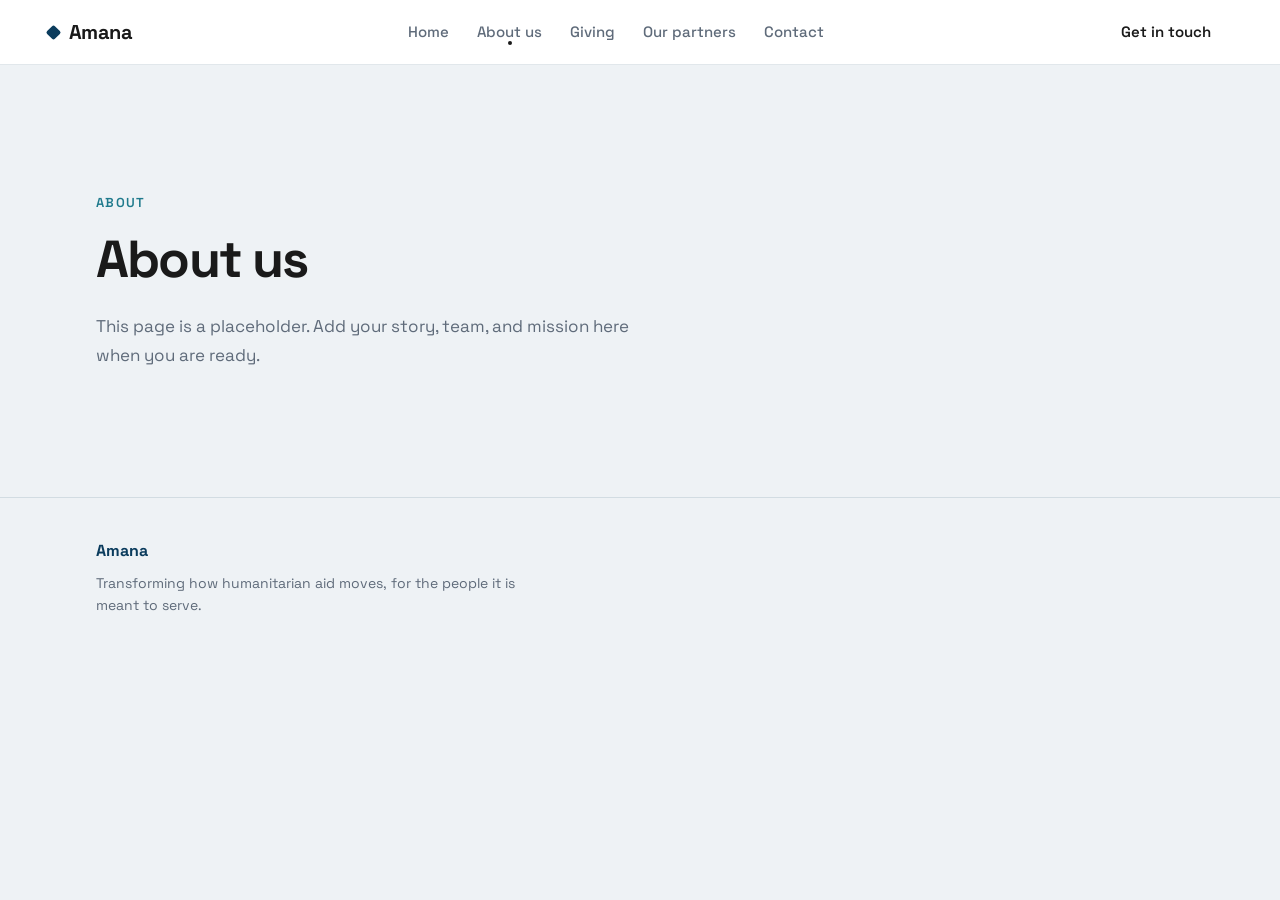
==== about.html @ f4ef24c1 "first commit" ====
<!DOCTYPE html>
<html lang="en">
  <head>
    <meta charset="UTF-8" />
    <meta name="viewport" content="width=device-width, initial-scale=1.0" />
    <meta name="description" content="About Amana — transparent humanitarian aid." />
    <title>About us | Amana</title>
    <link rel="preconnect" href="https://fonts.googleapis.com" />
    <link rel="preconnect" href="https://fonts.gstatic.com" crossorigin />
    <link
      href="https://fonts.googleapis.com/css2?family=Space+Grotesk:wght@400;500;600;700&display=swap"
      rel="stylesheet"
    />
    <link rel="stylesheet" href="styles.css" />
  </head>
  <body>
    <a class="skip-link" href="#main">Skip to content</a>

    <header class="site-header">
      <div class="header-inner">
        <a class="logo" href="index.html">
          <span class="logo-mark" aria-hidden="true"></span>
          Amana
        </a>
        <nav class="nav" aria-label="Primary">
          <ul>
            <li><a href="index.html#main">Home</a></li>
            <li><a href="about.html" class="nav-link-active">About us</a></li>
            <li><a href="giving.html">Giving</a></li>
            <li><a href="partners.html">Our partners</a></li>
            <li><a href="contact.html">Contact</a></li>
          </ul>
        </nav>
        <a class="btn btn-header" href="mailto:hello@amana.org">Get in touch</a>
      </div>
    </header>

    <main id="main">
      <section class="hero hero--page" aria-labelledby="page-heading">
        <div class="hero-page-inner">
          <p class="hero-label">About</p>
          <h1 id="page-heading">About us</h1>
          <p class="hero-lead">
            This page is a placeholder. Add your story, team, and mission here
            when you are ready.
          </p>
        </div>
      </section>
    </main>

    <footer class="site-footer">
      <div class="container footer-inner">
        <p class="footer-brand">Amana</p>
        <p class="footer-copy">
          Transforming how humanitarian aid moves, for the people it is meant to serve.
        </p>
      </div>
    </footer>
  </body>
</html>
---- styles.css ----
/* Design tokens */
:root {
  --bg-page: #eef2f5;
  --color-brand: #0b3c5d;
  --color-brand-muted: #1f7a8c;
  --color-text: #1a1a1a;
  --color-text-secondary: #5f6b7a;
  --color-border: rgba(11, 60, 93, 0.12);
  --color-surface: #ffffff;
  --font-sans: "Space Grotesk", ui-sans-serif, system-ui, sans-serif;
  --space-xs: 0.5rem;
  --space-sm: 1rem;
  --space-md: 1.5rem;
  --space-lg: 2.5rem;
  --space-xl: 4rem;
  --max-width: 68rem;
  --radius: 6px;
  /* Subtracted from 100vh/svh for hero min-height; smaller ⇒ taller hero ⇒ no gap showing next section */
  --hero-header-offset: 2.5rem;
  --radius-pill: 999px;
  --header-pad-x: clamp(1.25rem, 5vw, 3rem);
  --bg-problem: #e8f2ef;
  --works-card-bg: #f0f4f7;
}

*,
*::before,
*::after {
  box-sizing: border-box;
}

html {
  scroll-behavior: smooth;
  /* Sticky header clearance for in-page links */
  scroll-padding-top: 5.25rem;
}

body {
  margin: 0;
  font-family: var(--font-sans);
  font-size: 1.0625rem;
  line-height: 1.6;
  color: var(--color-text);
  background-color: var(--bg-page);
  -webkit-font-smoothing: antialiased;
}

.skip-link {
  position: absolute;
  left: -9999px;
  top: 0;
  z-index: 100;
  padding: var(--space-sm) var(--space-md);
  background: var(--color-brand);
  color: #fff;
  text-decoration: none;
  font-weight: 600;
}

.skip-link:focus {
  left: var(--space-sm);
  top: var(--space-sm);
}

.container {
  width: min(100% - var(--space-md) * 2, var(--max-width));
  margin-inline: auto;
}

/* Header */
.site-header {
  position: sticky;
  top: 0;
  z-index: 50;
  background: #ffffff;
  border-bottom: 1px solid var(--color-border);
}

.header-inner {
  display: flex;
  align-items: center;
  justify-content: space-between;
  gap: var(--space-md);
  min-height: 4rem;
  width: 100%;
  max-width: 100%;
  padding-inline: var(--header-pad-x);
  margin-inline: auto;
}

.logo {
  display: inline-flex;
  align-items: center;
  gap: 0.6rem;
  font-weight: 700;
  font-size: 1.25rem;
  letter-spacing: -0.02em;
  color: var(--color-text);
  text-decoration: none;
  flex-shrink: 0;
}

.logo-mark {
  display: block;
  width: 11px;
  height: 11px;
  background: var(--color-brand);
  border-radius: 2px;
  transform: rotate(45deg);
}

.logo:hover .logo-mark,
.logo:focus-visible .logo-mark {
  background: var(--color-brand-muted);
}

.logo:hover,
.logo:focus-visible {
  color: var(--color-brand);
}

.nav {
  flex: 1;
  display: flex;
  justify-content: center;
  min-width: 0;
}

.nav ul {
  display: flex;
  flex-wrap: wrap;
  justify-content: center;
  gap: var(--space-sm) clamp(1rem, 3vw, 1.75rem);
  list-style: none;
  margin: 0;
  padding: 0;
}

.nav a {
  position: relative;
  color: var(--color-text-secondary);
  text-decoration: none;
  font-size: 0.9375rem;
  font-weight: 500;
  padding-block: 0.25rem;
}

.nav a:hover,
.nav a:focus-visible {
  color: var(--color-text);
}

.nav-link-active {
  color: var(--color-text);
}

.nav-link-active::after {
  content: "";
  position: absolute;
  left: 50%;
  bottom: 0;
  transform: translateX(-50%);
  width: 4px;
  height: 4px;
  border-radius: 50%;
  background: var(--color-text);
}

.btn-header {
  flex-shrink: 0;
  padding: 0.55rem 1.35rem;
  font-family: inherit;
  font-size: 0.875rem;
  font-weight: 600;
  text-decoration: none;
  color: var(--color-text);
  background: transparent;
  border: 1px solid var(--color-text);
  border-radius: var(--radius-pill);
  cursor: pointer;
  transition: background-color 0.15s ease, color 0.15s ease;
}

.btn-header:hover,
.btn-header:focus-visible {
  background: var(--color-text);
  color: #fff;
}

/* Hero — split panel (fills viewport below header; no peek of next section) */
.hero {
  padding: 0;
  background: var(--bg-page);
  min-height: max(
    calc(100svh - var(--hero-header-offset)),
    calc(100dvh - var(--hero-header-offset))
  );
  display: flex;
  flex-direction: column;
}

.hero-split {
  display: grid;
  flex: 1;
  min-height: 0;
  grid-template-columns: 1fr;
  grid-template-rows: auto auto;
}

@media (min-width: 880px) {
  .hero-split {
    grid-template-columns: 1fr 1fr;
    grid-template-rows: minmax(0, 1fr);
    align-items: stretch;
  }
}

.hero-copy {
  min-width: 0;
  display: flex;
  flex-direction: column;
  justify-content: center;
  align-items: flex-start;
  padding: clamp(2rem, 6vw, 3.5rem) clamp(1.5rem, 5vw, 2.5rem)
    clamp(2rem, 6vw, 3.5rem) clamp(2rem, 12vw, 7.5rem);
  background: var(--bg-page);
}

@media (min-width: 880px) {
  .hero-copy {
    padding-top: clamp(2.5rem, 7vh, 4rem);
    padding-bottom: clamp(2.5rem, 7vh, 4rem);
    padding-right: clamp(2rem, 5vw, 3rem);
    padding-left: clamp(2.5rem, 11vw, 8rem);
  }
}

.hero-label {
  margin: 0 0 var(--space-sm);
  font-size: 0.8125rem;
  font-weight: 600;
  letter-spacing: 0.1em;
  text-transform: uppercase;
  color: var(--color-brand-muted);
}

.hero h1 {
  margin: 0 0 var(--space-md);
  font-size: clamp(2.125rem, 4.2vw, 3.25rem);
  line-height: 1.12;
  letter-spacing: -0.035em;
  font-weight: 700;
  color: var(--color-text);
  max-width: min(100%, 28ch);
}

@media (min-width: 880px) {
  .hero h1 {
    max-width: min(100%, 36ch);
  }
}

.hero-highlight {
  text-decoration: underline;
  text-decoration-color: #c9a227;
  text-decoration-thickness: 2px;
  text-underline-offset: 0.12em;
  text-decoration-skip-ink: auto;
}

.hero-lead {
  margin: 0 0 var(--space-lg);
  max-width: 36rem;
  font-size: 1.0625rem;
  color: var(--color-text-secondary);
  line-height: 1.65;
}

.hero-lead a {
  color: var(--color-brand);
  font-weight: 500;
}

.hero-lead a:hover {
  text-decoration: underline;
}

.hero-actions {
  display: flex;
  flex-wrap: wrap;
  gap: 0.65rem;
}

.hero-visual {
  margin: 0;
  min-height: 0;
  min-width: 0;
  overflow: hidden;
  position: relative;
}

.hero-visual img {
  position: absolute;
  inset: 0;
  width: 100%;
  height: 100%;
  display: block;
  object-fit: cover;
  object-position: center;
}

@media (max-width: 879px) {
  .hero-split {
    grid-template-rows: auto 1fr;
  }

  .hero-visual {
    order: -1;
    min-height: clamp(240px, 46svh, 520px);
  }
}

@media (min-width: 880px) {
  .hero-visual {
    min-height: 100%;
    align-self: stretch;
  }
}

/* Inner pages — hero placeholder only */
.hero.hero--page {
  min-height: max(48vh, 17rem);
  padding: clamp(3rem, 12vh, 6rem) 0;
  display: flex;
  flex-direction: column;
  align-items: stretch;
  justify-content: center;
}

.hero--page .hero-page-inner {
  width: min(100% - var(--space-md) * 2, var(--max-width));
  margin-inline: auto;
  padding-inline: 0;
}

.hero--page .hero-lead {
  margin-bottom: 0;
}

.hero--page h1 {
  max-width: min(100%, 22ch);
}

/* Buttons */
.btn {
  display: inline-flex;
  align-items: center;
  justify-content: center;
  padding: 0.65rem 1.25rem;
  font-family: inherit;
  font-size: 0.9375rem;
  font-weight: 600;
  text-decoration: none;
  border-radius: var(--radius);
  border: 1px solid transparent;
  cursor: pointer;
  transition: background-color 0.15s ease, color 0.15s ease,
    border-color 0.15s ease;
}

.btn-hero-primary {
  display: inline-flex;
  align-items: center;
  justify-content: center;
  padding: 0.7rem 1.5rem;
  font-family: inherit;
  font-size: 0.9375rem;
  font-weight: 600;
  text-decoration: none;
  border-radius: var(--radius-pill);
  border: 1px solid var(--color-brand);
  background: var(--color-brand);
  color: #fff;
  cursor: pointer;
  transition: background-color 0.15s ease, color 0.15s ease,
    border-color 0.15s ease;
}

.btn-hero-primary:hover,
.btn-hero-primary:focus-visible {
  background: #092f49;
  border-color: #092f49;
}

.btn-hero-secondary {
  display: inline-flex;
  align-items: center;
  justify-content: center;
  padding: 0.7rem 1.5rem;
  font-family: inherit;
  font-size: 0.9375rem;
  font-weight: 600;
  text-decoration: none;
  border-radius: var(--radius-pill);
  border: 1px solid var(--color-border);
  background: var(--color-surface);
  color: var(--color-brand);
  cursor: pointer;
  transition: background-color 0.15s ease, border-color 0.15s ease;
}

.btn-hero-secondary:hover,
.btn-hero-secondary:focus-visible {
  border-color: var(--color-brand-muted);
  background: rgba(31, 122, 140, 0.08);
}

.btn-primary {
  background: var(--color-brand);
  color: #fff;
}

.btn-primary:hover,
.btn-primary:focus-visible {
  background: #092f49;
}

.btn-ghost {
  background: transparent;
  color: var(--color-brand);
  border-color: var(--color-border);
}

.btn-ghost:hover,
.btn-ghost:focus-visible {
  border-color: var(--color-brand-muted);
  background: rgba(31, 122, 140, 0.08);
}

/* Sections */
.section {
  padding: var(--space-xl) 0;
}

.section-alt {
  background: var(--color-surface);
  border-top: 1px solid var(--color-border);
  border-bottom: 1px solid var(--color-border);
}

.section h2 {
  margin: 0 0 var(--space-sm);
  font-size: clamp(1.5rem, 2.5vw, 1.75rem);
  font-weight: 700;
  letter-spacing: -0.02em;
  color: var(--color-text);
}

.section-intro {
  margin: 0 0 var(--space-lg);
  max-width: 40rem;
  color: var(--color-text-secondary);
}

.about-inner,
.giving-inner,
.partners-inner {
  max-width: 42rem;
}

.about-lead,
.giving-lead,
.partners-lead {
  margin: 0 0 var(--space-md);
  font-size: 1.0625rem;
  line-height: 1.65;
  color: var(--color-text-secondary);
}

.giving-note,
.partners-note {
  margin: 0;
  font-size: 0.9375rem;
  line-height: 1.6;
  color: var(--color-text-secondary);
}

.giving-note a,
.partners-note a {
  color: var(--color-brand);
  font-weight: 500;
}

.giving-note a:hover,
.partners-note a:hover {
  text-decoration: underline;
}

/* Problem section — soft mint field, fills viewport (tighter subtract than hero) */
.section-problem {
  position: relative;
  display: flex;
  align-items: center;
  --problem-view-gap: 3.25rem;
  min-height: max(
    calc(100svh - var(--problem-view-gap)),
    calc(100dvh - var(--problem-view-gap)),
    calc(100vh - var(--problem-view-gap))
  );
  padding: clamp(2rem, 5vh, 3.5rem) 0;
  background: var(--bg-problem);
  overflow: hidden;
  contain: paint;
}

.section-problem::before,
.section-problem::after {
  content: "";
  position: absolute;
  border-radius: 50%;
  pointer-events: none;
  z-index: 0;
}

.section-problem::before {
  width: min(72vw, 28rem);
  height: min(72vw, 28rem);
  top: 0;
  right: -8%;
  background: radial-gradient(
    circle,
    rgba(31, 122, 140, 0.09) 0%,
    transparent 68%
  );
}

.section-problem::after {
  width: min(55vw, 20rem);
  height: min(55vw, 20rem);
  bottom: -12%;
  left: -6%;
  background: radial-gradient(
    circle,
    rgba(11, 60, 93, 0.06) 0%,
    transparent 70%
  );
}

.problem-wrap {
  position: relative;
  z-index: 1;
}

.problem-layout {
  display: grid;
  gap: clamp(2.25rem, 5vw, 3.5rem);
  align-items: start;
}

@media (min-width: 800px) {
  .problem-layout {
    grid-template-columns: minmax(0, 1fr) minmax(0, 1fr);
    gap: clamp(2.5rem, 7vw, 5rem);
    align-items: center;
  }
}

.problem-header {
  max-width: 36rem;
  margin: 0;
}

.problem-kicker {
  display: inline-block;
  margin: 0 0 var(--space-sm);
  padding: 0.35rem 0.9rem;
  font-size: 0.75rem;
  font-weight: 600;
  letter-spacing: 0.06em;
  text-transform: uppercase;
  color: var(--color-brand-muted);
  background: rgba(255, 255, 255, 0.65);
  border: 1px solid rgba(11, 60, 93, 0.1);
  border-radius: var(--radius-pill);
}

.section-problem h2 {
  margin: 0 0 var(--space-sm);
  font-size: clamp(1.65rem, 3vw, 2rem);
  font-weight: 700;
  letter-spacing: -0.03em;
  color: var(--color-text);
}

.problem-intro {
  margin: 0;
  font-size: 1.0625rem;
  line-height: 1.65;
  color: var(--color-text-secondary);
}

.problem-list {
  list-style: none;
  margin: 0;
  padding: 0;
  display: flex;
  flex-direction: column;
  gap: 0;
}

@media (min-width: 800px) {
  .problem-list {
    padding-left: clamp(1.75rem, 4vw, 3rem);
    border-left: 1px solid rgba(11, 60, 93, 0.12);
  }
}

.problem-item {
  display: grid;
  grid-template-columns: auto 1fr;
  column-gap: 1.1rem;
  row-gap: 0.35rem;
  padding: 0;
  margin: 0;
  border: none;
  background: transparent;
  box-shadow: none;
  align-items: start;
}

.problem-item .problem-num {
  grid-row: 1 / span 2;
  align-self: start;
  padding-top: 0.2em;
  line-height: 1;
}

.problem-item + .problem-item {
  margin-top: 1.75rem;
  padding-top: 1.75rem;
  border-top: 1px solid rgba(11, 60, 93, 0.1);
}

.problem-num {
  font-size: 0.8125rem;
  font-weight: 700;
  font-variant-numeric: tabular-nums;
  letter-spacing: 0.1em;
  color: var(--color-brand);
  opacity: 0.85;
}

.problem-item h3 {
  grid-column: 2;
  margin: 0;
  font-size: 1.0625rem;
  font-weight: 600;
  letter-spacing: -0.02em;
  color: var(--color-text);
}

.problem-item p {
  grid-column: 2;
  margin: 0;
  font-size: 0.9375rem;
  line-height: 1.6;
  color: var(--color-text-secondary);
}

/* Solution section — white, minimal */
.section-solution {
  background: var(--color-surface);
  padding: calc(var(--space-xl) + 0.5rem) 0 calc(var(--space-xl) + 1rem);
  border-top: 1px solid var(--color-border);
}

.solution-wrap {
  max-width: 38rem;
}

.solution-kicker {
  margin: 0 0 var(--space-sm);
  font-size: 0.75rem;
  font-weight: 600;
  letter-spacing: 0.1em;
  text-transform: uppercase;
  color: var(--color-brand-muted);
}

.section-solution h2 {
  margin: 0 0 var(--space-md);
  font-size: clamp(1.5rem, 2.8vw, 1.85rem);
  font-weight: 700;
  letter-spacing: -0.03em;
  line-height: 1.2;
  color: var(--color-text);
}

.solution-lead {
  margin: 0 0 var(--space-lg);
  font-size: 1.0625rem;
  line-height: 1.65;
  color: var(--color-text-secondary);
}

.solution-points {
  list-style: none;
  margin: 0;
  padding: 0;
  display: flex;
  flex-direction: column;
  gap: 1.35rem;
}

.solution-points li {
  margin: 0;
  padding: 0;
  display: flex;
  flex-direction: column;
  gap: 0.35rem;
  padding-bottom: 1.35rem;
  border-bottom: 1px solid var(--color-border);
}

.solution-points li:last-child {
  padding-bottom: 0;
  border-bottom: none;
}

.solution-points-label {
  font-size: 0.9375rem;
  font-weight: 600;
  color: var(--color-text);
  letter-spacing: -0.02em;
}

.solution-points-text {
  font-size: 0.9375rem;
  line-height: 1.6;
  color: var(--color-text-secondary);
}

/* How Amana works — four sharp-edged cards */
.section-works .works-header {
  max-width: 40rem;
  margin-bottom: var(--space-lg);
}

.works-kicker {
  margin: 0 0 var(--space-sm);
  font-size: 0.75rem;
  font-weight: 600;
  letter-spacing: 0.1em;
  text-transform: uppercase;
  color: var(--color-brand-muted);
}

.section-works h2 {
  margin: 0 0 var(--space-sm);
  font-size: clamp(1.5rem, 2.8vw, 1.9rem);
  font-weight: 700;
  letter-spacing: -0.03em;
  color: var(--color-text);
}

.works-intro {
  margin: 0;
  font-size: 1.0625rem;
  line-height: 1.65;
  color: var(--color-text-secondary);
}

.works-grid {
  display: grid;
  grid-template-columns: 1fr;
  gap: 0;
  border-top: 1px solid var(--color-border);
  border-left: 1px solid var(--color-border);
  background: var(--color-surface);
}

@media (min-width: 640px) {
  .works-grid {
    grid-template-columns: repeat(2, minmax(0, 1fr));
  }
}

@media (min-width: 1100px) {
  .works-grid {
    grid-template-columns: repeat(4, minmax(0, 1fr));
  }
}

.works-card {
  margin: 0;
  padding: 1.35rem 1.2rem 1.5rem;
  border-radius: 0;
  border-right: 1px solid var(--color-border);
  border-bottom: 1px solid var(--color-border);
  background: var(--works-card-bg);
  min-width: 0;
}

.works-step {
  margin: 0 0 0.5rem;
  font-size: 0.6875rem;
  font-weight: 700;
  letter-spacing: 0.14em;
  text-transform: uppercase;
  color: var(--color-brand);
}

.works-card-title {
  margin: 0 0 0.65rem;
  font-size: 1.0625rem;
  font-weight: 600;
  letter-spacing: -0.02em;
  color: var(--color-text);
}

.works-card-body {
  margin: 0;
  font-size: 0.875rem;
  line-height: 1.62;
  color: var(--color-text-secondary);
}

/* FAQ */
.section-faq {
  background: var(--bg-page);
  border-top: 1px solid var(--color-border);
  padding: calc(var(--space-xl) + 0.25rem) 0 calc(var(--space-xl) + 0.5rem);
}

.faq-inner {
  max-width: 40rem;
}

.section-faq h2 {
  margin: 0 0 var(--space-lg);
  font-size: clamp(1.5rem, 2.8vw, 1.85rem);
  font-weight: 700;
  letter-spacing: -0.03em;
  color: var(--color-text);
}

.faq-list {
  display: flex;
  flex-direction: column;
  gap: 0;
  border-top: 1px solid var(--color-border);
}

.faq-item {
  border-bottom: 1px solid var(--color-border);
}

.faq-trigger {
  display: flex;
  width: 100%;
  align-items: center;
  justify-content: space-between;
  gap: var(--space-md);
  padding: 1.1rem 0;
  font-family: inherit;
  font-size: 1rem;
  font-weight: 600;
  letter-spacing: -0.02em;
  text-align: left;
  color: var(--color-text);
  background: none;
  border: none;
  cursor: pointer;
  transition: color 0.15s ease;
}

.faq-trigger:hover,
.faq-trigger:focus-visible {
  color: var(--color-brand);
}

.faq-trigger:focus-visible {
  outline: 2px solid var(--color-brand-muted);
  outline-offset: 2px;
}

.faq-question {
  flex: 1;
  min-width: 0;
}

.faq-icon {
  flex-shrink: 0;
  width: 0.55rem;
  height: 0.55rem;
  border-right: 2px solid var(--color-text-secondary);
  border-bottom: 2px solid var(--color-text-secondary);
  transform: rotate(45deg);
  margin-bottom: 0.2rem;
  transition: transform 0.2s ease, border-color 0.15s ease;
}

.faq-trigger[aria-expanded="true"] .faq-icon {
  transform: rotate(-135deg);
  margin-bottom: -0.15rem;
  border-color: var(--color-brand);
}

.faq-panel {
  padding: 0 0 1.15rem;
}

.faq-panel[hidden] {
  display: none;
}

.faq-panel p {
  margin: 0;
  font-size: 0.9375rem;
  line-height: 1.65;
  color: var(--color-text-secondary);
}

.faq-panel a {
  color: var(--color-brand);
  font-weight: 500;
  text-underline-offset: 0.15em;
}

.faq-panel a:hover {
  text-decoration: underline;
}

/* Footer */
.site-footer {
  padding: var(--space-lg) 0;
  border-top: 1px solid var(--color-border);
}

.footer-inner {
  display: flex;
  flex-direction: column;
  gap: var(--space-xs);
}

.footer-brand {
  margin: 0;
  font-weight: 700;
  color: var(--color-brand);
  font-size: 1rem;
}

.footer-copy {
  margin: 0;
  font-size: 0.875rem;
  color: var(--color-text-secondary);
  max-width: 28rem;
}

@media (max-width: 720px) {
  .header-inner {
    flex-wrap: wrap;
    row-gap: var(--space-sm);
    padding-block: var(--space-sm);
  }

  .nav {
    order: 3;
    flex: 1 1 100%;
    justify-content: flex-start;
  }

  .nav ul {
    justify-content: flex-start;
    flex-wrap: nowrap;
    overflow-x: auto;
    padding-bottom: 2px;
    -webkit-overflow-scrolling: touch;
    gap: var(--space-sm) var(--space-md);
  }

  .btn-header {
    margin-left: auto;
  }
}

@media (max-width: 720px) {
  .section-problem {
    --problem-view-gap: 6.5rem;
  }
}

@media (max-width: 520px) {
  :root {
    --hero-header-offset: 6.5rem;
  }

  .section-problem {
    --problem-view-gap: 7.25rem;
  }

  .hero h1 {
    max-width: 100%;
  }
}

@media (max-width: 400px) {
  .btn-header {
    font-size: 0.8125rem;
    padding: 0.5rem 1rem;
  }
}
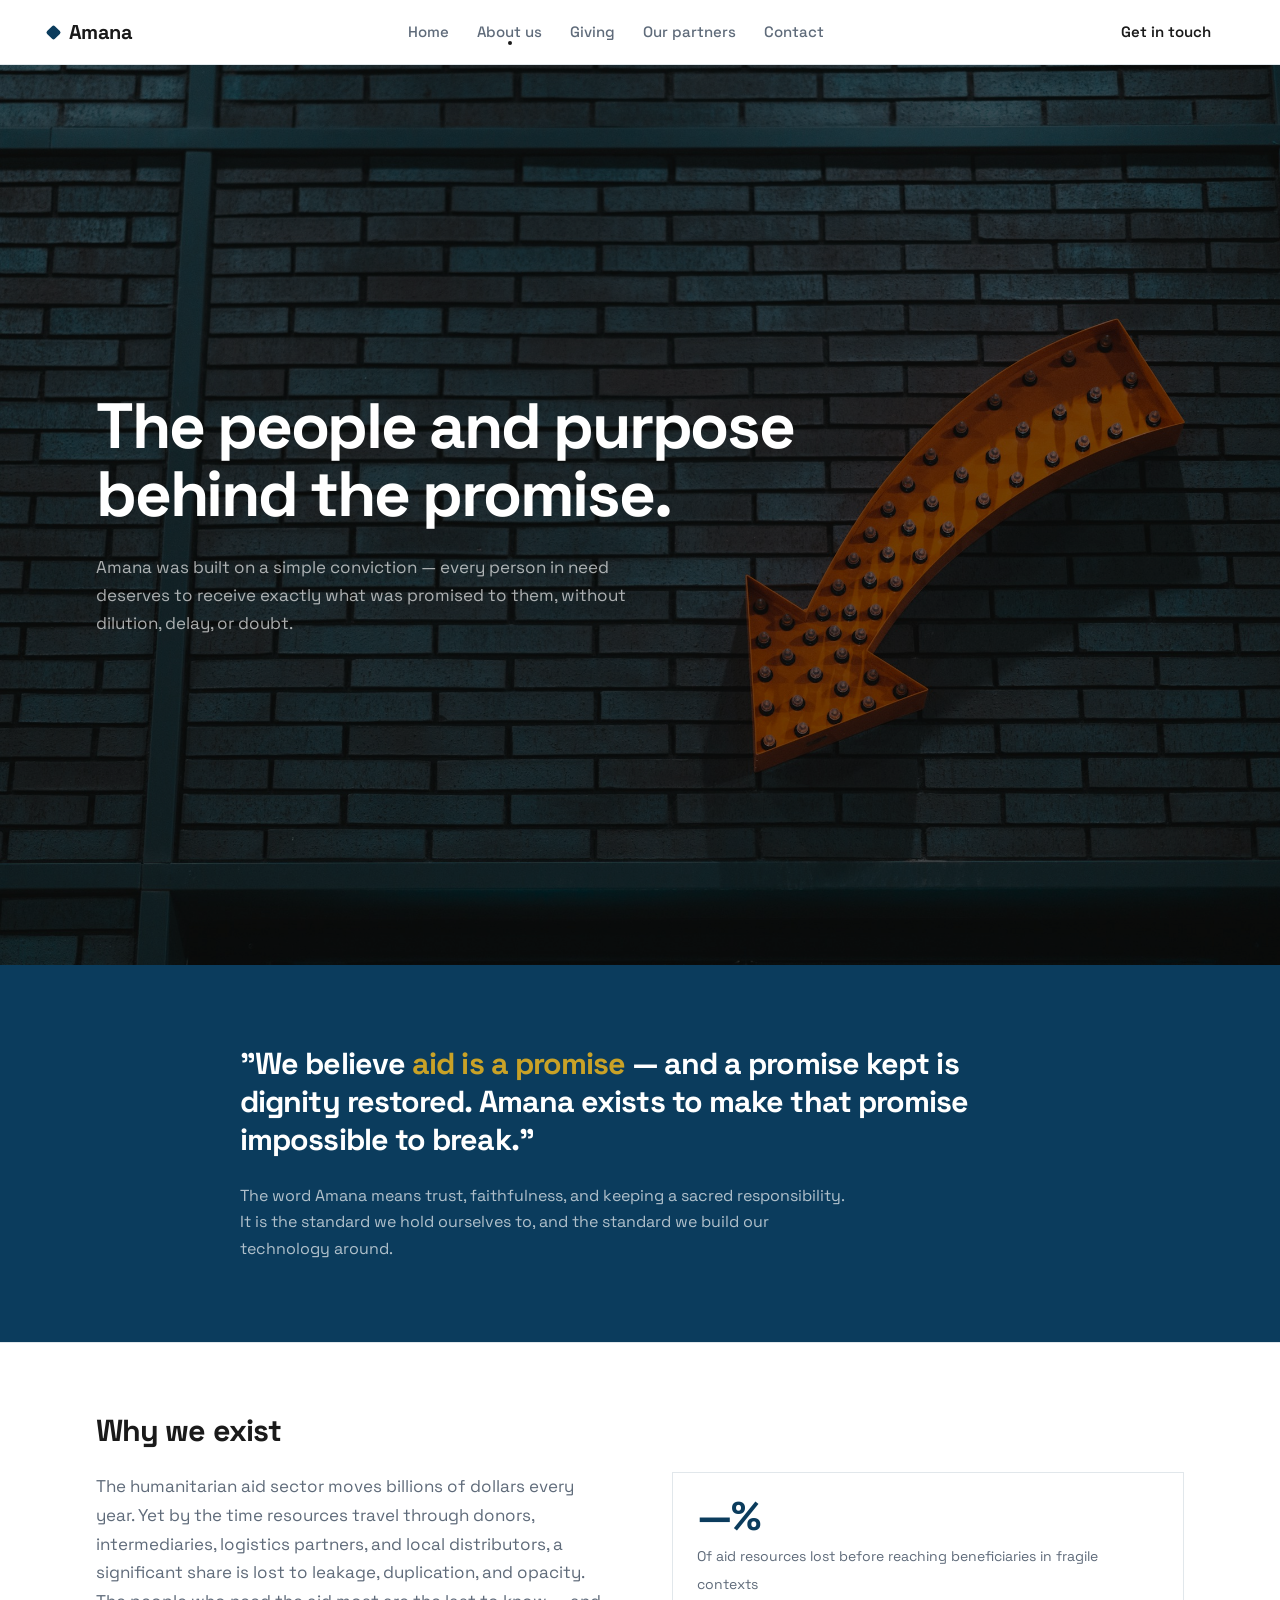
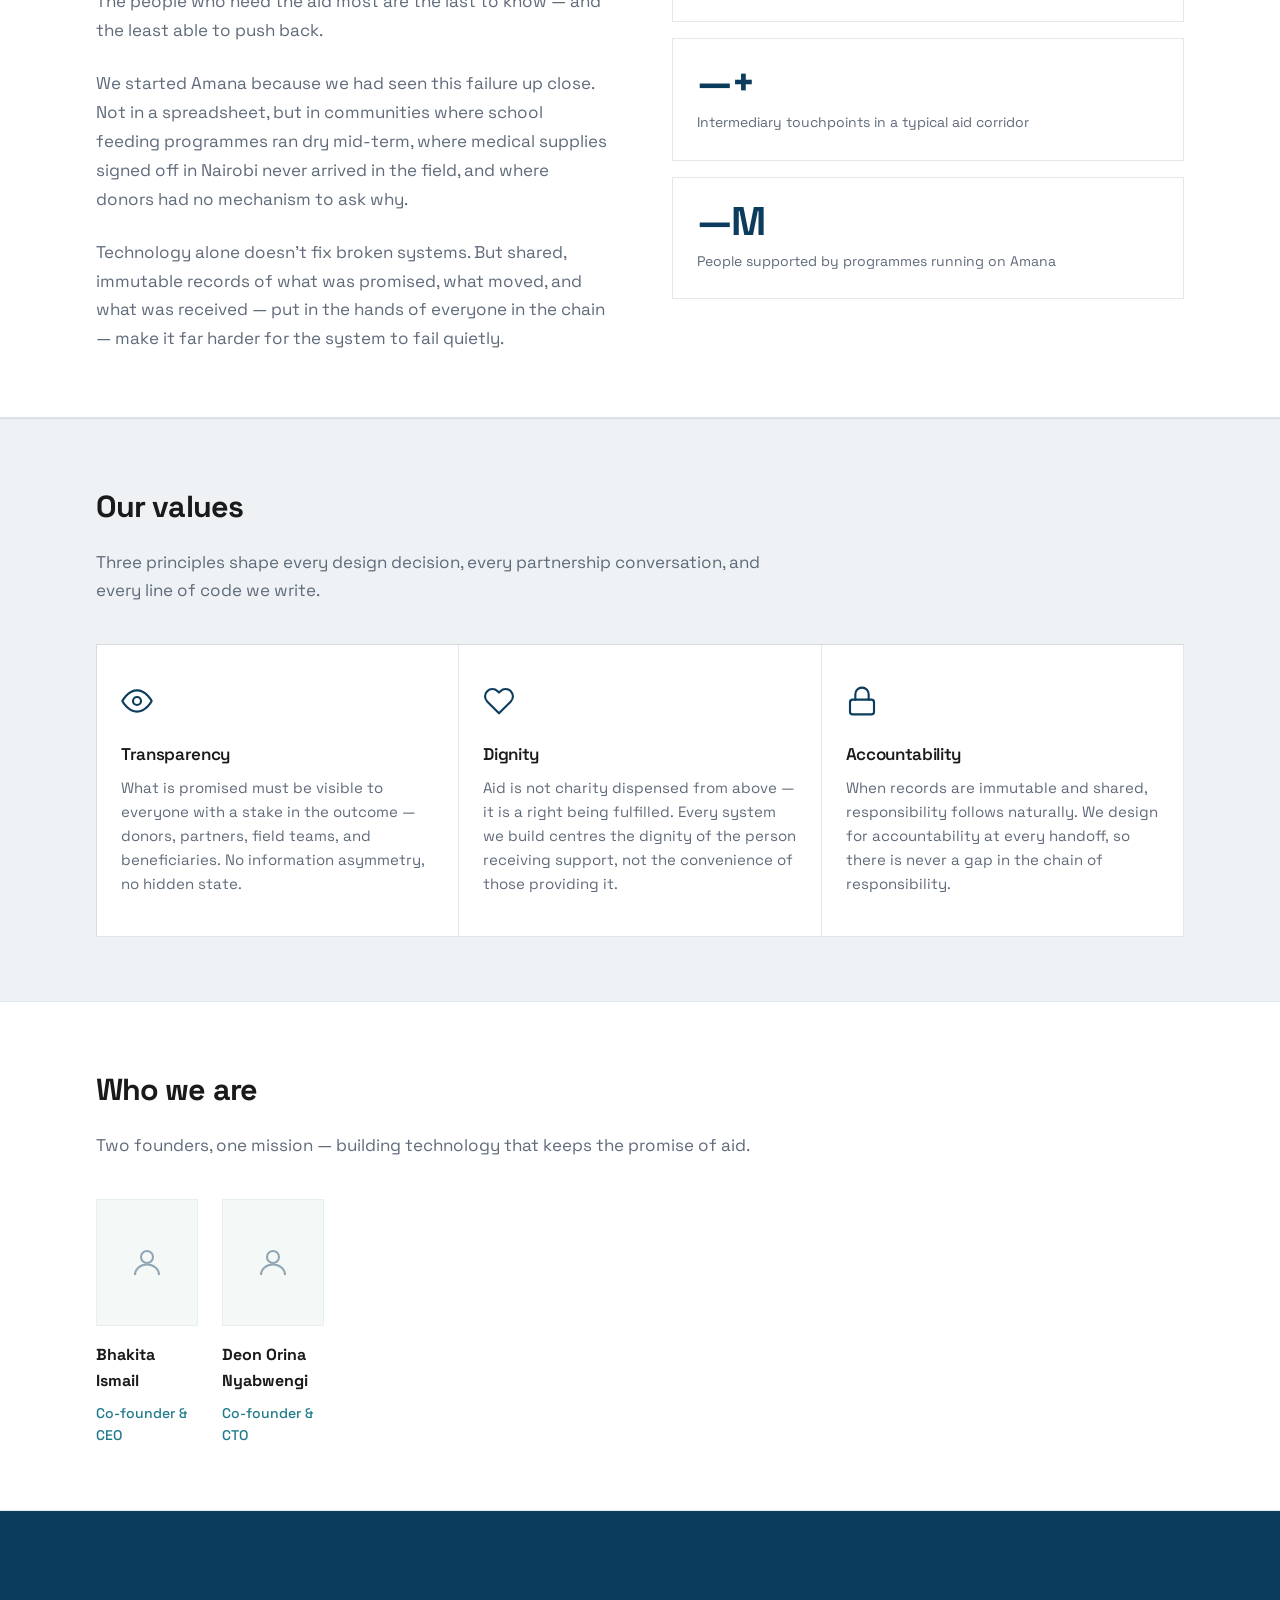
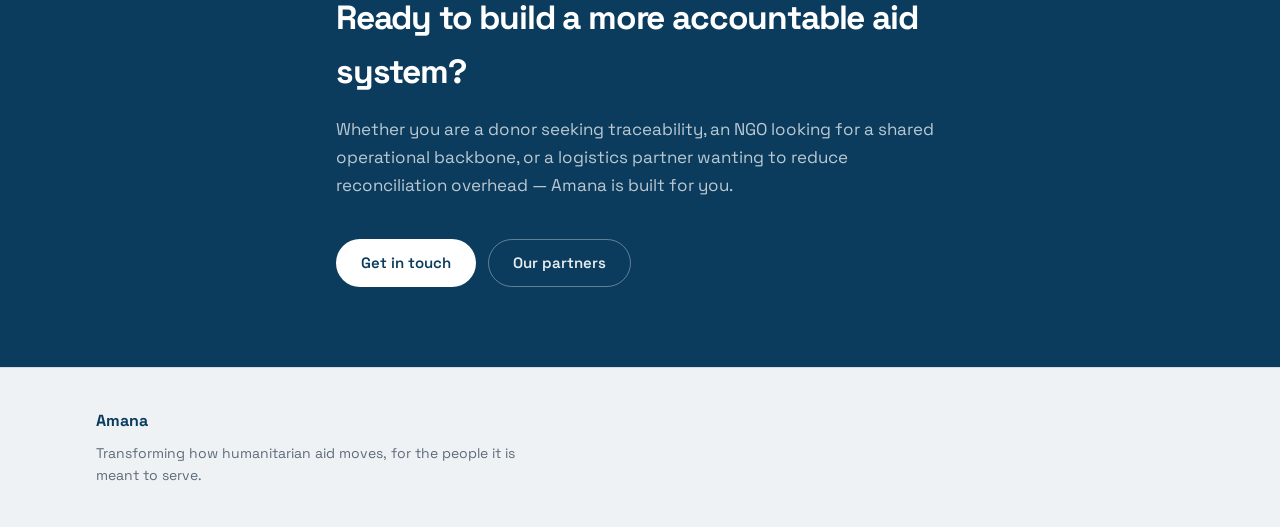
==== commit 0da810bf: "refactored codebase" ====
--- a/about.html
+++ b/about.html
@@ -3,58 +3,220 @@
   <head>
     <meta charset="UTF-8" />
     <meta name="viewport" content="width=device-width, initial-scale=1.0" />
-    <meta name="description" content="About Amana — transparent humanitarian aid." />
+    <meta name="description" content="About Amana — the people and purpose behind transparent humanitarian aid." />
     <title>About us | Amana</title>
     <link rel="preconnect" href="https://fonts.googleapis.com" />
     <link rel="preconnect" href="https://fonts.gstatic.com" crossorigin />
-    <link
-      href="https://fonts.googleapis.com/css2?family=Space+Grotesk:wght@400;500;600;700&display=swap"
-      rel="stylesheet"
-    />
-    <link rel="stylesheet" href="styles.css" />
+    <link href="https://fonts.googleapis.com/css2?family=Space+Grotesk:wght@400;500;600;700&display=swap" rel="stylesheet" />
+    <link rel="stylesheet" href="/styles.css" />
   </head>
   <body>
     <a class="skip-link" href="#main">Skip to content</a>
 
     <header class="site-header">
       <div class="header-inner">
-        <a class="logo" href="index.html">
+        <a class="logo" href="/">
           <span class="logo-mark" aria-hidden="true"></span>
           Amana
         </a>
-        <nav class="nav" aria-label="Primary">
-          <ul>
-            <li><a href="index.html#main">Home</a></li>
-            <li><a href="about.html" class="nav-link-active">About us</a></li>
-            <li><a href="giving.html">Giving</a></li>
-            <li><a href="partners.html">Our partners</a></li>
-            <li><a href="contact.html">Contact</a></li>
-          </ul>
-        </nav>
-        <a class="btn btn-header" href="mailto:hello@amana.org">Get in touch</a>
+        <button class="nav-toggle" type="button" aria-label="Toggle menu" aria-controls="primary-menu" aria-expanded="false">
+          <span class="nav-toggle-bar"></span>
+          <span class="nav-toggle-bar"></span>
+          <span class="nav-toggle-bar"></span>
+        </button>
+        <div class="header-menu" id="primary-menu">
+          <nav class="nav" aria-label="Primary">
+            <ul>
+              <li><a href="/#main">Home</a></li>
+              <li><a href="/about" class="nav-link-active">About us</a></li>
+              <li><a href="/giving">Giving</a></li>
+              <li><a href="/partners">Our partners</a></li>
+              <li><a href="/contact">Contact</a></li>
+            </ul>
+          </nav>
+          <a class="btn btn-header" href="mailto:official@amanaafrica.xyz">Get in touch</a>
+        </div>
       </div>
     </header>
 
     <main id="main">
-      <section class="hero hero--page" aria-labelledby="page-heading">
+
+      <section class="hero hero--page hero--about" aria-labelledby="page-heading">
+        <figure class="hero-bg" aria-hidden="true">
+          <img src="/assets/about.jpg" alt="" width="1200" height="800" decoding="async" />
+        </figure>
         <div class="hero-page-inner">
-          <p class="hero-label">About</p>
-          <h1 id="page-heading">About us</h1>
+          <h1 id="page-heading">The people and purpose behind the promise.</h1>
           <p class="hero-lead">
-            This page is a placeholder. Add your story, team, and mission here
-            when you are ready.
-          </p>
-        </div>
-      </section>
+            Amana was built on a simple conviction — every person in need deserves
+            to receive exactly what was promised to them, without dilution, delay, or doubt.
+          </p>
+        </div>
+      </section>
+
+      <section class="about-mission" aria-label="Our mission">
+        <div class="container about-mission-inner" data-animate>
+          <blockquote>
+            "We believe <em>aid is a promise</em> — and a promise kept is
+            dignity restored. Amana exists to make that promise impossible to break."
+          </blockquote>
+          <p class="about-mission-sub">
+            The word Amana means trust, faithfulness, and keeping a sacred
+            responsibility. It is the standard we hold ourselves to, and the
+            standard we build our technology around.
+          </p>
+        </div>
+      </section>
+
+      <section class="page-section page-section--alt" aria-labelledby="story-heading">
+        <div class="container">
+          <h2 id="story-heading" data-animate>Why we exist</h2>
+          <div class="about-story-grid" data-animate-stagger>
+            <div class="about-story-text">
+              <p>
+                The humanitarian aid sector moves billions of dollars every year.
+                Yet by the time resources travel through donors, intermediaries,
+                logistics partners, and local distributors, a significant share
+                is lost to leakage, duplication, and opacity. The people who need
+                the aid most are the last to know — and the least able to push back.
+              </p>
+              <p>
+                We started Amana because we had seen this failure up close. Not
+                in a spreadsheet, but in communities where school feeding programmes
+                ran dry mid-term, where medical supplies signed off in Nairobi
+                never arrived in the field, and where donors had no mechanism to ask why.
+              </p>
+              <p>
+                Technology alone doesn't fix broken systems. But shared, immutable
+                records of what was promised, what moved, and what was received —
+                put in the hands of everyone in the chain — make it far harder for
+                the system to fail quietly.
+              </p>
+            </div>
+            <div class="about-story-aside">
+              <div class="about-stat">
+                <span class="about-stat-num">—%</span>
+                <span class="about-stat-label">Of aid resources lost before reaching beneficiaries in fragile contexts</span>
+              </div>
+              <div class="about-stat">
+                <span class="about-stat-num">—+</span>
+                <span class="about-stat-label">Intermediary touchpoints in a typical aid corridor</span>
+              </div>
+              <div class="about-stat">
+                <span class="about-stat-num">—M</span>
+                <span class="about-stat-label">People supported by programmes running on Amana</span>
+              </div>
+            </div>
+          </div>
+        </div>
+      </section>
+
+      <section class="page-section" aria-labelledby="values-heading">
+        <div class="container">
+          <h2 id="values-heading" data-animate>Our values</h2>
+          <p class="section-lead" data-animate>
+            Three principles shape every design decision, every partnership
+            conversation, and every line of code we write.
+          </p>
+          <div class="values-grid" data-animate-stagger>
+            <article class="value-card">
+              <svg class="value-icon" viewBox="0 0 24 24" fill="none" stroke="currentColor" stroke-width="1.6" stroke-linecap="round" stroke-linejoin="round" aria-hidden="true">
+                <path d="M1 12s4-8 11-8 11 8 11 8-4 8-11 8-11-8-11-8z"/>
+                <circle cx="12" cy="12" r="3"/>
+              </svg>
+              <h3>Transparency</h3>
+              <p>What is promised must be visible to everyone with a stake in the outcome — donors, partners, field teams, and beneficiaries. No information asymmetry, no hidden state.</p>
+            </article>
+            <article class="value-card">
+              <svg class="value-icon" viewBox="0 0 24 24" fill="none" stroke="currentColor" stroke-width="1.6" stroke-linecap="round" stroke-linejoin="round" aria-hidden="true">
+                <path d="M20.84 4.61a5.5 5.5 0 0 0-7.78 0L12 5.67l-1.06-1.06a5.5 5.5 0 0 0-7.78 7.78l1.06 1.06L12 21.23l7.78-7.78 1.06-1.06a5.5 5.5 0 0 0 0-7.78z"/>
+              </svg>
+              <h3>Dignity</h3>
+              <p>Aid is not charity dispensed from above — it is a right being fulfilled. Every system we build centres the dignity of the person receiving support, not the convenience of those providing it.</p>
+            </article>
+            <article class="value-card">
+              <svg class="value-icon" viewBox="0 0 24 24" fill="none" stroke="currentColor" stroke-width="1.6" stroke-linecap="round" stroke-linejoin="round" aria-hidden="true">
+                <rect x="3" y="11" width="18" height="11" rx="2" ry="2"/>
+                <path d="M7 11V7a5 5 0 0 1 10 0v4"/>
+              </svg>
+              <h3>Accountability</h3>
+              <p>When records are immutable and shared, responsibility follows naturally. We design for accountability at every handoff, so there is never a gap in the chain of responsibility.</p>
+            </article>
+          </div>
+        </div>
+      </section>
+
+      <section class="page-section page-section--alt" aria-labelledby="team-heading">
+        <div class="container">
+          <h2 id="team-heading" data-animate>Who we are</h2>
+          <p class="section-lead" data-animate>
+            Two founders, one mission — building technology that keeps the promise of aid.
+          </p>
+          <div class="team-grid team-grid--duo" data-animate-stagger>
+            <div class="team-card team-card--duo">
+              <div class="team-card-avatar" aria-hidden="true">
+                <svg width="36" height="36" viewBox="0 0 24 24" fill="none" stroke="currentColor" stroke-width="1.4">
+                  <circle cx="12" cy="8" r="4"/><path d="M4 20c0-4 3.6-7 8-7s8 3 8 7"/>
+                </svg>
+              </div>
+              <p class="team-card-name">Bhakita Ismail</p>
+              <p class="team-card-role">Co-founder &amp; CEO</p>
+            </div>
+            <div class="team-card team-card--duo">
+              <div class="team-card-avatar" aria-hidden="true">
+                <svg width="36" height="36" viewBox="0 0 24 24" fill="none" stroke="currentColor" stroke-width="1.4">
+                  <circle cx="12" cy="8" r="4"/><path d="M4 20c0-4 3.6-7 8-7s8 3 8 7"/>
+                </svg>
+              </div>
+              <p class="team-card-name">Deon Orina Nyabwengi</p>
+              <p class="team-card-role">Co-founder &amp; CTO</p>
+            </div>
+          </div>
+        </div>
+      </section>
+
+      <section class="cta-band" aria-label="Get involved">
+        <div class="container cta-band-inner" data-animate>
+          <h2>Ready to build a more accountable aid system?</h2>
+          <p>Whether you are a donor seeking traceability, an NGO looking for a shared operational backbone, or a logistics partner wanting to reduce reconciliation overhead — Amana is built for you.</p>
+          <div class="cta-actions">
+            <a class="btn-cta-primary" href="mailto:official@amanaafrica.xyz">Get in touch</a>
+            <a class="btn-cta-secondary" href="/partners">Our partners</a>
+          </div>
+        </div>
+      </section>
+
     </main>
 
     <footer class="site-footer">
       <div class="container footer-inner">
         <p class="footer-brand">Amana</p>
-        <p class="footer-copy">
-          Transforming how humanitarian aid moves, for the people it is meant to serve.
-        </p>
+        <p class="footer-copy">Transforming how humanitarian aid moves, for the people it is meant to serve.</p>
       </div>
     </footer>
+    <script>
+      (function () {
+        var header = document.querySelector(".site-header");
+        var toggle = header ? header.querySelector(".nav-toggle") : null;
+        var menu = header ? header.querySelector(".header-menu") : null;
+        function closeMenu() {
+          if (!header || !toggle || !menu) return;
+          header.classList.remove("menu-open");
+          toggle.setAttribute("aria-expanded", "false");
+        }
+        if (header && toggle && menu) {
+          toggle.addEventListener("click", function () {
+            var opening = !header.classList.contains("menu-open");
+            header.classList.toggle("menu-open", opening);
+            toggle.setAttribute("aria-expanded", opening ? "true" : "false");
+          });
+          menu.querySelectorAll("a").forEach(function (a) { a.addEventListener("click", closeMenu); });
+          document.addEventListener("click", function (e) { if (!header.classList.contains("menu-open")) return; if (!header.contains(e.target)) closeMenu(); });
+          document.addEventListener("keydown", function (e) { if (e.key === "Escape") closeMenu(); });
+          window.addEventListener("resize", function () { if (window.matchMedia("(min-width: 901px)").matches) closeMenu(); });
+        }
+      })();
+    </script>
+    <script src="/animations.js"></script>
   </body>
 </html>
--- a/styles.css
+++ b/styles.css
@@ -21,6 +21,7 @@
   --header-pad-x: clamp(1.25rem, 5vw, 3rem);
   --bg-problem: #e8f2ef;
   --works-card-bg: #f0f4f7;
+  --hero-img-inset: clamp(1rem, 3.5vw, 2.25rem);
 }
 
 *,
@@ -187,169 +188,253 @@
   color: #fff;
 }
 
-/* Hero — split panel (fills viewport below header; no peek of next section) */
+.header-menu {
+  display: flex;
+  align-items: center;
+  justify-content: space-between;
+  gap: var(--space-md);
+  flex: 1;
+  min-width: 0;
+}
+
+.nav-toggle {
+  display: none;
+  width: 2.5rem;
+  height: 2.5rem;
+  padding: 0;
+  border: 1px solid var(--color-border);
+  background: #fff;
+  border-radius: 0.6rem;
+  align-items: center;
+  justify-content: center;
+  gap: 0.25rem;
+  flex-direction: column;
+  cursor: pointer;
+  transition: border-color 0.2s ease, box-shadow 0.2s ease;
+}
+
+.nav-toggle:hover,
+.nav-toggle:focus-visible {
+  border-color: var(--color-brand-muted);
+  box-shadow: 0 0 0 3px rgba(31, 122, 140, 0.15);
+  outline: none;
+}
+
+.nav-toggle-bar {
+  width: 1.15rem;
+  height: 2px;
+  border-radius: 999px;
+  background: var(--color-text);
+  transition: transform 0.28s ease, opacity 0.2s ease;
+  transform-origin: center;
+}
+
+.site-header.menu-open .nav-toggle-bar:nth-child(1) {
+  transform: translateY(6px) rotate(45deg);
+}
+
+.site-header.menu-open .nav-toggle-bar:nth-child(2) {
+  opacity: 0;
+  transform: scaleX(0.4);
+}
+
+.site-header.menu-open .nav-toggle-bar:nth-child(3) {
+  transform: translateY(-6px) rotate(-45deg);
+}
+
+/* Hero — full-bleed with left-side gradient overlay */
 .hero {
+  position: relative;
+  min-height: calc(100svh - 4rem);
+  display: flex;
+  align-items: center;
+  overflow: hidden;
+  background: #071e2e;
+}
+
+.hero-bg {
+  position: absolute;
+  inset: 0;
+  margin: 0;
   padding: 0;
-  background: var(--bg-page);
-  min-height: max(
-    calc(100svh - var(--hero-header-offset)),
-    calc(100dvh - var(--hero-header-offset))
-  );
-  display: flex;
-  flex-direction: column;
-}
-
-.hero-split {
-  display: grid;
-  flex: 1;
-  min-height: 0;
-  grid-template-columns: 1fr;
-  grid-template-rows: auto auto;
-}
-
-@media (min-width: 880px) {
-  .hero-split {
-    grid-template-columns: 1fr 1fr;
-    grid-template-rows: minmax(0, 1fr);
-    align-items: stretch;
-  }
-}
-
-.hero-copy {
-  min-width: 0;
-  display: flex;
-  flex-direction: column;
-  justify-content: center;
-  align-items: flex-start;
-  padding: clamp(2rem, 6vw, 3.5rem) clamp(1.5rem, 5vw, 2.5rem)
-    clamp(2rem, 6vw, 3.5rem) clamp(2rem, 12vw, 7.5rem);
-  background: var(--bg-page);
-}
-
-@media (min-width: 880px) {
-  .hero-copy {
-    padding-top: clamp(2.5rem, 7vh, 4rem);
-    padding-bottom: clamp(2.5rem, 7vh, 4rem);
-    padding-right: clamp(2rem, 5vw, 3rem);
-    padding-left: clamp(2.5rem, 11vw, 8rem);
-  }
-}
-
-.hero-label {
-  margin: 0 0 var(--space-sm);
-  font-size: 0.8125rem;
-  font-weight: 600;
-  letter-spacing: 0.1em;
-  text-transform: uppercase;
-  color: var(--color-brand-muted);
-}
-
-.hero h1 {
-  margin: 0 0 var(--space-md);
-  font-size: clamp(2.125rem, 4.2vw, 3.25rem);
-  line-height: 1.12;
-  letter-spacing: -0.035em;
-  font-weight: 700;
-  color: var(--color-text);
-  max-width: min(100%, 28ch);
-}
-
-@media (min-width: 880px) {
-  .hero h1 {
-    max-width: min(100%, 36ch);
-  }
-}
-
-.hero-highlight {
-  text-decoration: underline;
-  text-decoration-color: #c9a227;
-  text-decoration-thickness: 2px;
-  text-underline-offset: 0.12em;
-  text-decoration-skip-ink: auto;
-}
-
-.hero-lead {
-  margin: 0 0 var(--space-lg);
-  max-width: 36rem;
-  font-size: 1.0625rem;
-  color: var(--color-text-secondary);
-  line-height: 1.65;
-}
-
-.hero-lead a {
-  color: var(--color-brand);
-  font-weight: 500;
-}
-
-.hero-lead a:hover {
-  text-decoration: underline;
-}
-
-.hero-actions {
-  display: flex;
-  flex-wrap: wrap;
-  gap: 0.65rem;
-}
-
-.hero-visual {
-  margin: 0;
-  min-height: 0;
-  min-width: 0;
-  overflow: hidden;
-  position: relative;
-}
-
-.hero-visual img {
+  z-index: 0;
+}
+
+.hero-bg img {
   position: absolute;
   inset: 0;
   width: 100%;
   height: 100%;
   display: block;
   object-fit: cover;
-  object-position: center;
-}
-
-@media (max-width: 879px) {
-  .hero-split {
-    grid-template-rows: auto 1fr;
-  }
-
-  .hero-visual {
-    order: -1;
-    min-height: clamp(240px, 46svh, 520px);
-  }
-}
-
-@media (min-width: 880px) {
-  .hero-visual {
-    min-height: 100%;
-    align-self: stretch;
-  }
-}
-
-/* Inner pages — hero placeholder only */
-.hero.hero--page {
-  min-height: max(48vh, 17rem);
-  padding: clamp(3rem, 12vh, 6rem) 0;
-  display: flex;
-  flex-direction: column;
-  align-items: stretch;
-  justify-content: center;
-}
-
-.hero--page .hero-page-inner {
+  object-position: 65% center;
+}
+
+.hero-bg::after {
+  content: "";
+  position: absolute;
+  inset: 0;
+  z-index: 1;
+  background: linear-gradient(
+    to right,
+    rgba(7, 27, 42, 0.97) 0%,
+    rgba(11, 60, 93, 0.90) 25%,
+    rgba(11, 60, 93, 0.60) 48%,
+    rgba(11, 60, 93, 0.22) 68%,
+    transparent 85%
+  );
+}
+
+@media (max-width: 700px) {
+  .hero-bg::after {
+    background: linear-gradient(
+      to bottom,
+      rgba(7, 27, 42, 0.90) 0%,
+      rgba(7, 27, 42, 0.85) 55%,
+      rgba(7, 27, 42, 0.70) 100%
+    );
+  }
+}
+
+.hero-frame {
+  position: relative;
+  z-index: 2;
   width: min(100% - var(--space-md) * 2, var(--max-width));
   margin-inline: auto;
-  padding-inline: 0;
+  padding: clamp(3rem, 10vh, 6rem) 0;
+}
+
+.hero-copy {
+  max-width: 33rem;
+}
+
+.hero-label {
+  margin: 0 0 var(--space-sm);
+  font-size: 0.8125rem;
+  font-weight: 600;
+  letter-spacing: 0.1em;
+  text-transform: uppercase;
+  color: rgba(255, 255, 255, 0.6);
+}
+
+.hero h1 {
+  margin: 0 0 var(--space-md);
+  font-size: clamp(2.25rem, 4.5vw, 3.5rem);
+  line-height: 1.1;
+  letter-spacing: -0.035em;
+  font-weight: 700;
+  color: #fff;
+  max-width: min(100%, 20ch);
+}
+
+.hero-highlight {
+  color: #c9a227;
+  text-decoration: underline;
+  text-decoration-color: #c9a227;
+  text-decoration-thickness: 2px;
+  text-underline-offset: 0.12em;
+  text-decoration-skip-ink: auto;
+}
+
+.hero-lead {
+  margin: 0 0 var(--space-lg);
+  max-width: 32rem;
+  font-size: 1.0625rem;
+  color: rgba(255, 255, 255, 0.70);
+  line-height: 1.65;
+}
+
+.hero-lead a {
+  color: rgba(255, 255, 255, 0.9);
+  font-weight: 500;
+}
+
+.hero-lead a:hover {
+  text-decoration: underline;
+}
+
+.hero-actions {
+  display: flex;
+  flex-wrap: wrap;
+  gap: 0.65rem;
+}
+
+/* Inner page heroes — full viewport, centered, solid colour per page */
+.hero.hero--page {
+  min-height: 100svh;
+  padding: 0;
+  display: flex;
+  align-items: center;
+  background: #0b3c5d;
+  position: relative;
+  overflow: hidden;
+}
+
+.hero--page .hero-page-inner {
+  position: relative;
+  z-index: 2;
+  width: min(100% - var(--space-md) * 2, var(--max-width));
+  margin-inline: auto;
+  padding-top: clamp(2rem, 5vh, 3.5rem);
+  padding-bottom: clamp(2rem, 5vh, 3.5rem);
+}
+
+/* Image-backed inner page heroes */
+.hero--about .hero-bg::after,
+.hero--partners .hero-bg::after {
+  background: rgba(0, 0, 0, 0.54);
+}
+
+/* Team duo layout */
+.team-grid--duo {
+  grid-template-columns: repeat(2, minmax(0, 1fr));
+  max-width: 26rem;
+}
+
+@media (min-width: 640px) {
+  .team-grid--duo {
+    grid-template-columns: repeat(2, minmax(0, 1fr));
+    max-width: 30rem;
+  }
+}
+
+.team-card--duo .team-card-avatar {
+  aspect-ratio: 4 / 5;
+}
+
+.team-card--duo .team-card-name {
+  font-size: 1rem;
+  font-weight: 700;
+}
+
+.team-card--duo .team-card-role {
+  font-size: 0.875rem;
+  color: var(--color-brand-muted);
+  font-weight: 500;
+}
+
+.hero--page .hero-label {
+  color: rgba(255, 255, 255, 0.55);
+}
+
+.hero--page h1 {
+  color: #fff;
+  max-width: min(100%, 22ch);
+  font-size: clamp(2.5rem, 5vw, 4rem);
+  line-height: 1.06;
 }
 
 .hero--page .hero-lead {
+  color: rgba(255, 255, 255, 0.65);
   margin-bottom: 0;
-}
-
-.hero--page h1 {
-  max-width: min(100%, 22ch);
-}
+  max-width: 36rem;
+}
+
+/* Per-page hero solid background colours */
+.hero--about    { background: #0e2318; }
+.hero--contact  { background: #0d1117; }
+.hero--giving   { background: #1a0e08; }
+.hero--partners { background: #111827; }
 
 /* Buttons */
 .btn {
@@ -672,6 +757,9 @@
   background: var(--color-surface);
   padding: calc(var(--space-xl) + 0.5rem) 0 calc(var(--space-xl) + 1rem);
   border-top: 1px solid var(--color-border);
+  min-height: 100svh;
+  display: flex;
+  align-items: center;
 }
 
 .solution-wrap {
@@ -741,6 +829,12 @@
 }
 
 /* How Amana works — four sharp-edged cards */
+.section-works {
+  min-height: 100svh;
+  display: flex;
+  align-items: center;
+}
+
 .section-works .works-header {
   max-width: 40rem;
   margin-bottom: var(--space-lg);
@@ -830,6 +924,9 @@
   background: var(--bg-page);
   border-top: 1px solid var(--color-border);
   padding: calc(var(--space-xl) + 0.25rem) 0 calc(var(--space-xl) + 0.5rem);
+  min-height: 100svh;
+  display: flex;
+  align-items: center;
 }
 
 .faq-inner {
@@ -957,30 +1054,72 @@
   max-width: 28rem;
 }
 
-@media (max-width: 720px) {
+@media (max-width: 900px) {
   .header-inner {
-    flex-wrap: wrap;
-    row-gap: var(--space-sm);
-    padding-block: var(--space-sm);
+    min-height: 4.25rem;
+    padding-block: var(--space-xs);
+  }
+
+  .nav-toggle {
+    display: inline-flex;
+    margin-left: auto;
+  }
+
+  .header-menu {
+    position: absolute;
+    left: var(--header-pad-x);
+    right: var(--header-pad-x);
+    top: calc(100% + 0.45rem);
+    z-index: 40;
+    display: flex;
+    flex-direction: column;
+    align-items: stretch;
+    gap: 0.7rem;
+    padding: 0.8rem;
+    background: rgba(255, 255, 255, 0.98);
+    border: 1px solid var(--color-border);
+    border-radius: 0.8rem;
+    box-shadow: 0 16px 34px rgba(11, 60, 93, 0.12);
+    opacity: 0;
+    visibility: hidden;
+    pointer-events: none;
+    transform: translateY(-8px) scale(0.985);
+    transform-origin: top center;
+    transition: opacity 0.24s ease, transform 0.24s ease, visibility 0.24s ease;
+  }
+
+  .site-header.menu-open .header-menu {
+    opacity: 1;
+    visibility: visible;
+    pointer-events: auto;
+    transform: translateY(0) scale(1);
   }
 
   .nav {
-    order: 3;
-    flex: 1 1 100%;
+    flex: 1;
     justify-content: flex-start;
   }
 
   .nav ul {
-    justify-content: flex-start;
-    flex-wrap: nowrap;
-    overflow-x: auto;
-    padding-bottom: 2px;
-    -webkit-overflow-scrolling: touch;
-    gap: var(--space-sm) var(--space-md);
+    width: 100%;
+    flex-direction: column;
+    align-items: flex-start;
+    gap: 0.25rem;
+  }
+
+  .nav a {
+    width: 100%;
+    padding: 0.4rem 0.35rem;
+  }
+
+  .nav-link-active::after {
+    display: none;
   }
 
   .btn-header {
-    margin-left: auto;
+    width: 100%;
+    text-align: center;
+    justify-content: center;
   }
 }
 
@@ -1010,3 +1149,891 @@
     padding: 0.5rem 1rem;
   }
 }
+
+/* ===== Inner page shared ===== */
+
+.page-section {
+  padding: var(--space-xl) 0;
+}
+
+.page-section + .page-section {
+  border-top: 1px solid var(--color-border);
+}
+
+.page-section--alt {
+  background: var(--color-surface);
+  border-top: 1px solid var(--color-border);
+  border-bottom: 1px solid var(--color-border);
+}
+
+.section-kicker {
+  display: inline-block;
+  margin: 0 0 var(--space-sm);
+  padding: 0.35rem 0.9rem;
+  font-size: 0.75rem;
+  font-weight: 600;
+  letter-spacing: 0.06em;
+  text-transform: uppercase;
+  color: var(--color-brand-muted);
+  background: rgba(31, 122, 140, 0.08);
+  border: 1px solid rgba(31, 122, 140, 0.18);
+  border-radius: var(--radius-pill);
+}
+
+.page-section h2 {
+  margin: 0 0 var(--space-sm);
+  font-size: clamp(1.5rem, 2.8vw, 1.9rem);
+  font-weight: 700;
+  letter-spacing: -0.03em;
+  color: var(--color-text);
+}
+
+.page-section .section-lead {
+  margin: 0 0 var(--space-lg);
+  max-width: 42rem;
+  font-size: 1.0625rem;
+  line-height: 1.65;
+  color: var(--color-text-secondary);
+}
+
+/* CTA band */
+.cta-band {
+  background: var(--color-brand);
+  padding: clamp(3rem, 8vw, 5rem) 0;
+}
+
+.cta-band-inner {
+  max-width: 38rem;
+}
+
+.cta-band h2 {
+  margin: 0 0 var(--space-sm);
+  font-size: clamp(1.5rem, 3vw, 2.1rem);
+  font-weight: 700;
+  letter-spacing: -0.035em;
+  color: #fff;
+}
+
+.cta-band p {
+  margin: 0 0 var(--space-lg);
+  font-size: 1.0625rem;
+  line-height: 1.65;
+  color: rgba(255, 255, 255, 0.72);
+}
+
+.cta-actions {
+  display: flex;
+  flex-wrap: wrap;
+  gap: 0.75rem;
+}
+
+.btn-cta-primary {
+  display: inline-flex;
+  align-items: center;
+  padding: 0.7rem 1.5rem;
+  font-family: inherit;
+  font-size: 0.9375rem;
+  font-weight: 600;
+  text-decoration: none;
+  border-radius: var(--radius-pill);
+  background: #fff;
+  color: var(--color-brand);
+  border: 1px solid transparent;
+  cursor: pointer;
+  transition: background-color 0.15s;
+}
+
+.btn-cta-primary:hover {
+  background: #f0f0f0;
+}
+
+.btn-cta-secondary {
+  display: inline-flex;
+  align-items: center;
+  padding: 0.7rem 1.5rem;
+  font-family: inherit;
+  font-size: 0.9375rem;
+  font-weight: 600;
+  text-decoration: none;
+  border-radius: var(--radius-pill);
+  background: transparent;
+  color: rgba(255, 255, 255, 0.9);
+  border: 1px solid rgba(255, 255, 255, 0.35);
+  cursor: pointer;
+  transition: background-color 0.15s, border-color 0.15s;
+}
+
+.btn-cta-secondary:hover {
+  background: rgba(255, 255, 255, 0.12);
+  border-color: rgba(255, 255, 255, 0.6);
+}
+
+/* ===== About page ===== */
+
+.about-mission {
+  background: var(--color-brand);
+  padding: clamp(3rem, 8vw, 5rem) 0;
+}
+
+.about-mission-inner {
+  max-width: 50rem;
+}
+
+.about-mission blockquote {
+  margin: 0;
+  font-size: clamp(1.35rem, 3vw, 1.9rem);
+  font-weight: 700;
+  line-height: 1.25;
+  letter-spacing: -0.03em;
+  color: #fff;
+}
+
+.about-mission blockquote em {
+  font-style: normal;
+  color: #c9a227;
+}
+
+.about-mission-sub {
+  margin: var(--space-md) 0 0;
+  font-size: 1rem;
+  line-height: 1.65;
+  color: rgba(255, 255, 255, 0.68);
+  max-width: 38rem;
+}
+
+.about-story-grid {
+  display: grid;
+  gap: clamp(2rem, 6vw, 4rem);
+  align-items: start;
+}
+
+@media (min-width: 720px) {
+  .about-story-grid {
+    grid-template-columns: 1fr 1fr;
+  }
+}
+
+.about-story-text p {
+  margin: 0 0 var(--space-md);
+  font-size: 1.0625rem;
+  line-height: 1.7;
+  color: var(--color-text-secondary);
+}
+
+.about-story-text p:last-child {
+  margin-bottom: 0;
+}
+
+.about-story-aside {
+  display: flex;
+  flex-direction: column;
+  gap: var(--space-sm);
+}
+
+.about-stat {
+  padding: var(--space-md);
+  border: 1px solid var(--color-border);
+  background: var(--color-surface);
+}
+
+.about-stat-num {
+  display: block;
+  font-size: 2.5rem;
+  font-weight: 700;
+  letter-spacing: -0.04em;
+  color: var(--color-brand);
+  line-height: 1;
+  margin-bottom: 0.35rem;
+}
+
+.about-stat-label {
+  font-size: 0.875rem;
+  color: var(--color-text-secondary);
+  line-height: 1.45;
+}
+
+.values-grid {
+  display: grid;
+  grid-template-columns: 1fr;
+  gap: 0;
+  border-top: 1px solid var(--color-border);
+  border-left: 1px solid var(--color-border);
+}
+
+@media (min-width: 600px) {
+  .values-grid {
+    grid-template-columns: repeat(3, minmax(0, 1fr));
+  }
+}
+
+.value-card {
+  padding: var(--space-lg) var(--space-md);
+  border-right: 1px solid var(--color-border);
+  border-bottom: 1px solid var(--color-border);
+  background: var(--color-surface);
+}
+
+.value-icon {
+  width: 2rem;
+  height: 2rem;
+  color: var(--color-brand);
+  margin-bottom: var(--space-sm);
+}
+
+.value-card h3 {
+  margin: 0 0 0.5rem;
+  font-size: 1.0625rem;
+  font-weight: 600;
+  letter-spacing: -0.02em;
+  color: var(--color-text);
+}
+
+.value-card p {
+  margin: 0;
+  font-size: 0.9375rem;
+  line-height: 1.6;
+  color: var(--color-text-secondary);
+}
+
+.team-grid {
+  display: grid;
+  grid-template-columns: repeat(2, minmax(0, 1fr));
+  gap: var(--space-md);
+}
+
+@media (min-width: 640px) {
+  .team-grid {
+    grid-template-columns: repeat(3, minmax(0, 1fr));
+  }
+}
+
+@media (min-width: 900px) {
+  .team-grid {
+    grid-template-columns: repeat(4, minmax(0, 1fr));
+  }
+}
+
+.team-card {
+  display: flex;
+  flex-direction: column;
+  gap: var(--space-xs);
+}
+
+.team-card-avatar {
+  width: 100%;
+  aspect-ratio: 1;
+  background: var(--bg-problem);
+  border: 1px solid var(--color-border);
+  display: flex;
+  align-items: center;
+  justify-content: center;
+  margin-bottom: 0.5rem;
+  color: var(--color-brand);
+  opacity: 0.45;
+}
+
+.team-card-name {
+  font-size: 0.9375rem;
+  font-weight: 600;
+  color: var(--color-text);
+  margin: 0;
+}
+
+.team-card-role {
+  font-size: 0.8125rem;
+  color: var(--color-text-secondary);
+  margin: 0;
+}
+
+/* ===== Giving page ===== */
+
+.giving-ways-grid {
+  display: grid;
+  grid-template-columns: 1fr;
+  gap: var(--space-md);
+}
+
+@media (min-width: 640px) {
+  .giving-ways-grid {
+    grid-template-columns: repeat(3, minmax(0, 1fr));
+  }
+}
+
+.giving-way-card {
+  padding: var(--space-lg) var(--space-md);
+  border: 1px solid var(--color-border);
+  background: var(--color-surface);
+  display: flex;
+  flex-direction: column;
+  gap: var(--space-sm);
+}
+
+.giving-way-card--featured {
+  background: var(--color-brand);
+  border-color: var(--color-brand);
+}
+
+.giving-way-card--featured .giving-tag {
+  color: rgba(255, 255, 255, 0.85);
+  background: rgba(255, 255, 255, 0.12);
+  border-color: rgba(255, 255, 255, 0.25);
+}
+
+.giving-way-card--featured h3 {
+  color: #fff;
+}
+
+.giving-way-card--featured p {
+  color: rgba(255, 255, 255, 0.75);
+}
+
+.giving-way-card--featured .btn-giving {
+  background: rgba(255, 255, 255, 0.15);
+  border-color: rgba(255, 255, 255, 0.3);
+  color: #fff;
+}
+
+.giving-way-card--featured .btn-giving:hover {
+  background: rgba(255, 255, 255, 0.25);
+}
+
+.giving-tag {
+  display: inline-block;
+  padding: 0.25rem 0.75rem;
+  font-size: 0.6875rem;
+  font-weight: 700;
+  letter-spacing: 0.1em;
+  text-transform: uppercase;
+  color: var(--color-brand-muted);
+  background: rgba(31, 122, 140, 0.08);
+  border: 1px solid rgba(31, 122, 140, 0.2);
+  border-radius: var(--radius-pill);
+  align-self: flex-start;
+}
+
+.giving-way-card h3 {
+  margin: 0;
+  font-size: 1.15rem;
+  font-weight: 700;
+  letter-spacing: -0.03em;
+  color: var(--color-text);
+}
+
+.giving-way-card p {
+  margin: 0;
+  font-size: 0.9375rem;
+  line-height: 1.6;
+  color: var(--color-text-secondary);
+  flex: 1;
+}
+
+.btn-giving {
+  display: inline-flex;
+  align-items: center;
+  align-self: flex-start;
+  margin-top: auto;
+  padding: 0.55rem 1.2rem;
+  font-family: inherit;
+  font-size: 0.875rem;
+  font-weight: 600;
+  text-decoration: none;
+  border-radius: var(--radius-pill);
+  background: transparent;
+  border: 1px solid var(--color-border);
+  color: var(--color-brand);
+  cursor: pointer;
+  transition: background-color 0.15s, border-color 0.15s;
+}
+
+.btn-giving:hover {
+  background: rgba(31, 122, 140, 0.08);
+  border-color: var(--color-brand-muted);
+}
+
+.giving-stats-grid {
+  display: grid;
+  grid-template-columns: repeat(2, 1fr);
+  gap: 0;
+  border-top: 1px solid var(--color-border);
+  border-left: 1px solid var(--color-border);
+}
+
+@media (min-width: 640px) {
+  .giving-stats-grid {
+    grid-template-columns: repeat(4, 1fr);
+  }
+}
+
+.giving-stat {
+  padding: var(--space-lg) var(--space-md);
+  border-right: 1px solid var(--color-border);
+  border-bottom: 1px solid var(--color-border);
+  background: var(--color-surface);
+}
+
+.giving-stat-num {
+  display: block;
+  font-size: clamp(2rem, 4vw, 2.75rem);
+  font-weight: 700;
+  letter-spacing: -0.04em;
+  color: var(--color-brand);
+  line-height: 1;
+  margin-bottom: 0.4rem;
+}
+
+.giving-stat-label {
+  font-size: 0.875rem;
+  color: var(--color-text-secondary);
+  line-height: 1.5;
+}
+
+.giving-transparency {
+  display: grid;
+  gap: clamp(1.5rem, 4vw, 3rem);
+  align-items: center;
+}
+
+@media (min-width: 720px) {
+  .giving-transparency {
+    grid-template-columns: 1fr 1fr;
+  }
+}
+
+.giving-transparency p {
+  margin: 0 0 var(--space-sm);
+  font-size: 1.0625rem;
+  line-height: 1.7;
+  color: var(--color-text-secondary);
+}
+
+.giving-transparency p:last-child {
+  margin-bottom: 0;
+}
+
+.giving-steps {
+  list-style: none;
+  margin: 0;
+  padding: 0;
+  display: flex;
+  flex-direction: column;
+  gap: 0;
+}
+
+.giving-step {
+  display: grid;
+  grid-template-columns: 2rem 1fr;
+  column-gap: var(--space-sm);
+  padding: var(--space-sm) 0;
+  border-bottom: 1px solid var(--color-border);
+  align-items: start;
+}
+
+.giving-step:first-child {
+  border-top: 1px solid var(--color-border);
+}
+
+.giving-step-num {
+  font-size: 0.75rem;
+  font-weight: 700;
+  letter-spacing: 0.08em;
+  color: var(--color-brand);
+  padding-top: 0.2em;
+}
+
+.giving-step-text {
+  font-size: 0.9375rem;
+  line-height: 1.55;
+  color: var(--color-text-secondary);
+}
+
+/* ===== Partners page ===== */
+
+.partner-types-grid {
+  display: grid;
+  grid-template-columns: 1fr;
+  gap: 0;
+  border-top: 1px solid var(--color-border);
+  border-left: 1px solid var(--color-border);
+}
+
+@media (min-width: 600px) {
+  .partner-types-grid {
+    grid-template-columns: repeat(2, minmax(0, 1fr));
+  }
+}
+
+.partner-type-card {
+  padding: var(--space-lg) var(--space-md);
+  border-right: 1px solid var(--color-border);
+  border-bottom: 1px solid var(--color-border);
+  background: var(--color-surface);
+}
+
+.partner-type-icon {
+  width: 2rem;
+  height: 2rem;
+  color: var(--color-brand);
+  margin-bottom: var(--space-sm);
+}
+
+.partner-type-card h3 {
+  margin: 0 0 0.5rem;
+  font-size: 1.0625rem;
+  font-weight: 600;
+  letter-spacing: -0.02em;
+  color: var(--color-text);
+}
+
+.partner-type-card p {
+  margin: 0;
+  font-size: 0.9375rem;
+  line-height: 1.6;
+  color: var(--color-text-secondary);
+}
+
+.partner-logos-grid {
+  display: grid;
+  grid-template-columns: repeat(3, 1fr);
+  gap: 1px;
+  background: var(--color-border);
+  border: 1px solid var(--color-border);
+}
+
+@media (min-width: 640px) {
+  .partner-logos-grid {
+    grid-template-columns: repeat(4, 1fr);
+  }
+}
+
+@media (min-width: 900px) {
+  .partner-logos-grid {
+    grid-template-columns: repeat(6, 1fr);
+  }
+}
+
+.partner-logo-slot {
+  background: var(--color-surface);
+  aspect-ratio: 2 / 1;
+  display: flex;
+  align-items: center;
+  justify-content: center;
+  padding: var(--space-sm);
+}
+
+.partner-logo-placeholder {
+  width: 55%;
+  height: 1.25rem;
+  background: var(--color-border);
+  border-radius: 2px;
+}
+
+.partner-steps {
+  list-style: none;
+  margin: 0;
+  padding: 0;
+  counter-reset: partner-step;
+  display: flex;
+  flex-direction: column;
+  gap: 0;
+}
+
+.partner-step {
+  counter-increment: partner-step;
+  display: grid;
+  grid-template-columns: 2.5rem 1fr;
+  column-gap: var(--space-md);
+  padding: var(--space-md) 0;
+  border-bottom: 1px solid var(--color-border);
+  align-items: start;
+}
+
+.partner-step:first-child {
+  border-top: 1px solid var(--color-border);
+}
+
+.partner-step::before {
+  content: counter(partner-step, decimal-leading-zero);
+  font-size: 0.75rem;
+  font-weight: 700;
+  letter-spacing: 0.1em;
+  color: var(--color-brand);
+  opacity: 0.8;
+  padding-top: 0.18em;
+}
+
+.partner-step-content h3 {
+  margin: 0 0 0.3rem;
+  font-size: 0.9375rem;
+  font-weight: 600;
+  letter-spacing: -0.02em;
+  color: var(--color-text);
+}
+
+.partner-step-content p {
+  margin: 0;
+  font-size: 0.9rem;
+  line-height: 1.6;
+  color: var(--color-text-secondary);
+}
+
+/* ===== Contact page — social cards ===== */
+
+.social-cards {
+  display: grid;
+  grid-template-columns: 1fr;
+  gap: var(--space-md);
+}
+
+@media (min-width: 480px) {
+  .social-cards {
+    grid-template-columns: repeat(2, minmax(0, 1fr));
+  }
+}
+
+@media (min-width: 900px) {
+  .social-cards {
+    grid-template-columns: repeat(4, minmax(0, 1fr));
+  }
+}
+
+.social-card {
+  display: flex;
+  flex-direction: column;
+  text-decoration: none;
+  border-radius: 0;
+  overflow: hidden;
+  border: 1px solid transparent;
+  transition: transform 0.22s ease, box-shadow 0.22s ease;
+  position: relative;
+}
+
+.social-card:hover {
+  transform: translateY(-4px);
+  box-shadow: 0 20px 48px rgba(0, 0, 0, 0.2);
+}
+
+.social-card-inner {
+  padding: clamp(1.25rem, 3vw, 1.75rem);
+  display: flex;
+  flex-direction: column;
+  gap: 0.5rem;
+  flex: 1;
+  min-height: 10rem;
+}
+
+.social-card-icon {
+  width: 1.75rem;
+  height: 1.75rem;
+  flex-shrink: 0;
+  margin-bottom: 0.25rem;
+}
+
+.social-card-platform {
+  font-size: 0.6875rem;
+  font-weight: 700;
+  letter-spacing: 0.12em;
+  text-transform: uppercase;
+  margin: 0;
+  line-height: 1;
+}
+
+.social-card-handle {
+  font-size: 1rem;
+  font-weight: 600;
+  letter-spacing: -0.02em;
+  margin: 0;
+  line-height: 1.3;
+  word-break: break-word;
+  flex: 1;
+}
+
+.social-card-action {
+  font-size: 0.8125rem;
+  font-weight: 500;
+  display: inline-flex;
+  align-items: center;
+  gap: 0.3rem;
+  margin-top: auto;
+  padding-top: var(--space-sm);
+}
+
+.social-card-action::after {
+  content: "→";
+}
+
+.social-card--x {
+  background: #000;
+}
+
+.social-card--x .social-card-icon,
+.social-card--x .social-card-platform,
+.social-card--x .social-card-handle,
+.social-card--x .social-card-action {
+  color: rgba(255, 255, 255, 0.92);
+}
+
+.social-card--instagram {
+  background: linear-gradient(145deg, #f09433 0%, #e6683c 25%, #dc2743 50%, #cc2366 75%, #bc1888 100%);
+}
+
+.social-card--instagram .social-card-icon,
+.social-card--instagram .social-card-platform,
+.social-card--instagram .social-card-handle,
+.social-card--instagram .social-card-action {
+  color: rgba(255, 255, 255, 0.95);
+}
+
+.social-card--linkedin {
+  background: #0a66c2;
+}
+
+.social-card--linkedin .social-card-icon,
+.social-card--linkedin .social-card-platform,
+.social-card--linkedin .social-card-handle,
+.social-card--linkedin .social-card-action {
+  color: rgba(255, 255, 255, 0.92);
+}
+
+.social-card--gmail {
+  background: #fff;
+  border-color: var(--color-border);
+}
+
+.social-card--gmail .social-card-icon {
+  color: #ea4335;
+}
+
+.social-card--gmail .social-card-platform {
+  color: var(--color-text-secondary);
+}
+
+.social-card--gmail .social-card-handle {
+  color: var(--color-text);
+}
+
+.social-card--gmail .social-card-action {
+  color: var(--color-brand);
+}
+
+.contact-emails {
+  display: grid;
+  grid-template-columns: 1fr;
+  gap: var(--space-sm);
+}
+
+@media (min-width: 600px) {
+  .contact-emails {
+    grid-template-columns: repeat(2, minmax(0, 1fr));
+  }
+}
+
+.contact-email-item {
+  padding: var(--space-md);
+  border: 1px solid var(--color-border);
+  background: var(--color-surface);
+  display: flex;
+  flex-direction: column;
+  gap: 0.4rem;
+}
+
+.contact-email-label {
+  font-size: 0.7rem;
+  font-weight: 700;
+  letter-spacing: 0.1em;
+  text-transform: uppercase;
+  color: var(--color-text-secondary);
+}
+
+.contact-email-address {
+  font-size: 1.05rem;
+  font-weight: 600;
+  color: var(--color-brand);
+  text-decoration: none;
+  letter-spacing: -0.02em;
+}
+
+.contact-email-address:hover {
+  text-decoration: underline;
+  text-underline-offset: 0.15em;
+}
+
+.contact-email-desc {
+  font-size: 0.875rem;
+  color: var(--color-text-secondary);
+  margin: 0;
+  line-height: 1.5;
+}
+
+/* ===== Scroll & load animations ===== */
+
+@keyframes fadeUp {
+  from { opacity: 0; transform: translateY(28px); }
+  to   { opacity: 1; transform: translateY(0); }
+}
+
+/* Hero load animation — home page */
+.hero-copy > * {
+  opacity: 0;
+  animation: fadeUp 0.8s cubic-bezier(0.22, 1, 0.36, 1) forwards;
+}
+.hero-copy > *:nth-child(1) { animation-delay: 0.12s; }
+.hero-copy > *:nth-child(2) { animation-delay: 0.28s; }
+.hero-copy > *:nth-child(3) { animation-delay: 0.44s; }
+.hero-copy > *:nth-child(4) { animation-delay: 0.60s; }
+
+/* Hero load animation — inner pages */
+.hero--page .hero-page-inner > * {
+  opacity: 0;
+  animation: fadeUp 0.8s cubic-bezier(0.22, 1, 0.36, 1) forwards;
+}
+.hero--page .hero-page-inner > *:nth-child(1) { animation-delay: 0.18s; }
+.hero--page .hero-page-inner > *:nth-child(2) { animation-delay: 0.34s; }
+.hero--page .hero-page-inner > *:nth-child(3) { animation-delay: 0.50s; }
+
+/* Scroll-triggered: single element */
+[data-animate] {
+  opacity: 0;
+  transform: translateY(22px);
+  transition: opacity 0.7s cubic-bezier(0.22, 1, 0.36, 1),
+              transform 0.7s cubic-bezier(0.22, 1, 0.36, 1);
+}
+[data-animate].in-view {
+  opacity: 1;
+  transform: translateY(0);
+}
+
+/* Scroll-triggered: staggered children */
+[data-animate-stagger] > * {
+  opacity: 0;
+  transform: translateY(20px);
+  transition: opacity 0.6s cubic-bezier(0.22, 1, 0.36, 1),
+              transform 0.6s cubic-bezier(0.22, 1, 0.36, 1);
+}
+[data-animate-stagger].in-view > * {
+  opacity: 1;
+  transform: translateY(0);
+}
+[data-animate-stagger].in-view > *:nth-child(1)  { transition-delay: 0s; }
+[data-animate-stagger].in-view > *:nth-child(2)  { transition-delay: 0.08s; }
+[data-animate-stagger].in-view > *:nth-child(3)  { transition-delay: 0.16s; }
+[data-animate-stagger].in-view > *:nth-child(4)  { transition-delay: 0.24s; }
+[data-animate-stagger].in-view > *:nth-child(5)  { transition-delay: 0.32s; }
+[data-animate-stagger].in-view > *:nth-child(6)  { transition-delay: 0.40s; }
+[data-animate-stagger].in-view > *:nth-child(7)  { transition-delay: 0.48s; }
+[data-animate-stagger].in-view > *:nth-child(8)  { transition-delay: 0.56s; }
+[data-animate-stagger].in-view > *:nth-child(9)  { transition-delay: 0.64s; }
+[data-animate-stagger].in-view > *:nth-child(10) { transition-delay: 0.72s; }
+[data-animate-stagger].in-view > *:nth-child(11) { transition-delay: 0.80s; }
+[data-animate-stagger].in-view > *:nth-child(12) { transition-delay: 0.88s; }
+
+@media (prefers-reduced-motion: reduce) {
+  [data-animate],
+  [data-animate-stagger] > *,
+  .hero-copy > *,
+  .hero--page .hero-page-inner > * {
+    opacity: 1 !important;
+    transform: none !important;
+    animation: none !important;
+    transition: none !important;
+  }
+}
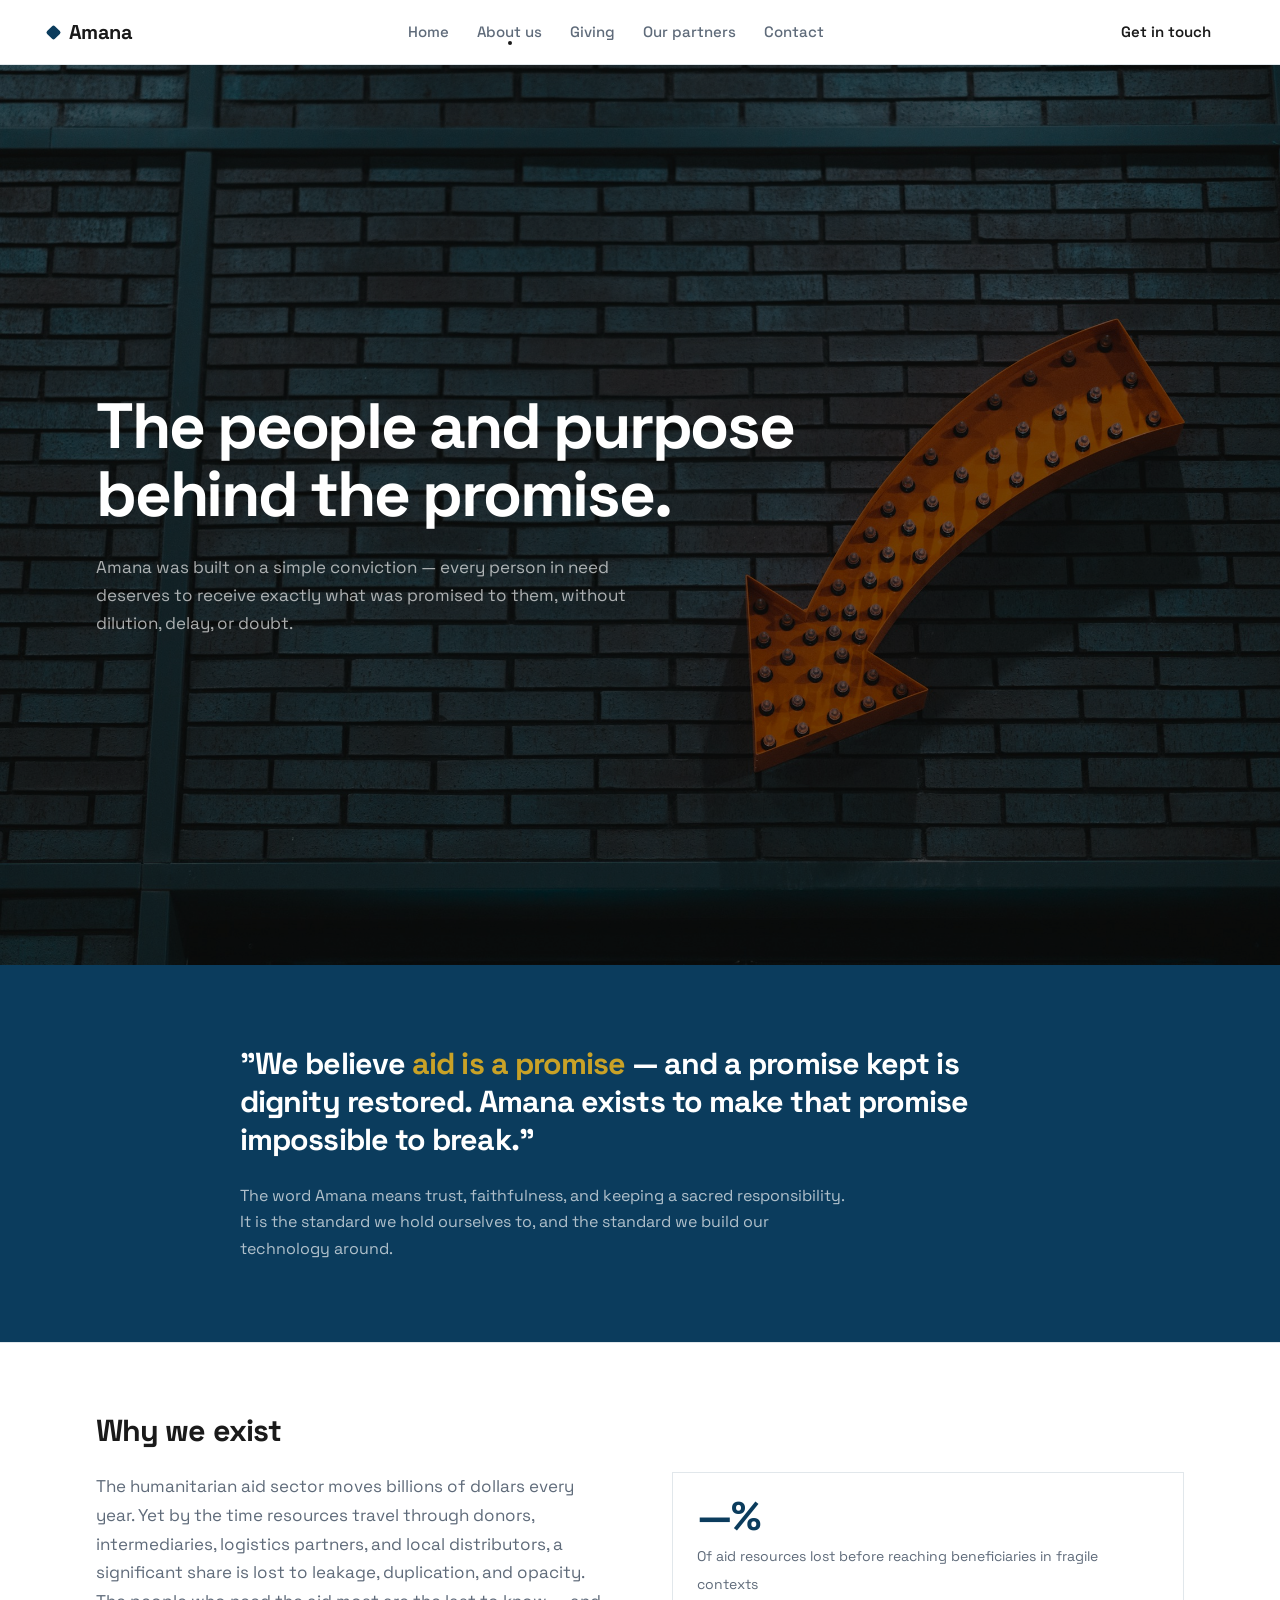
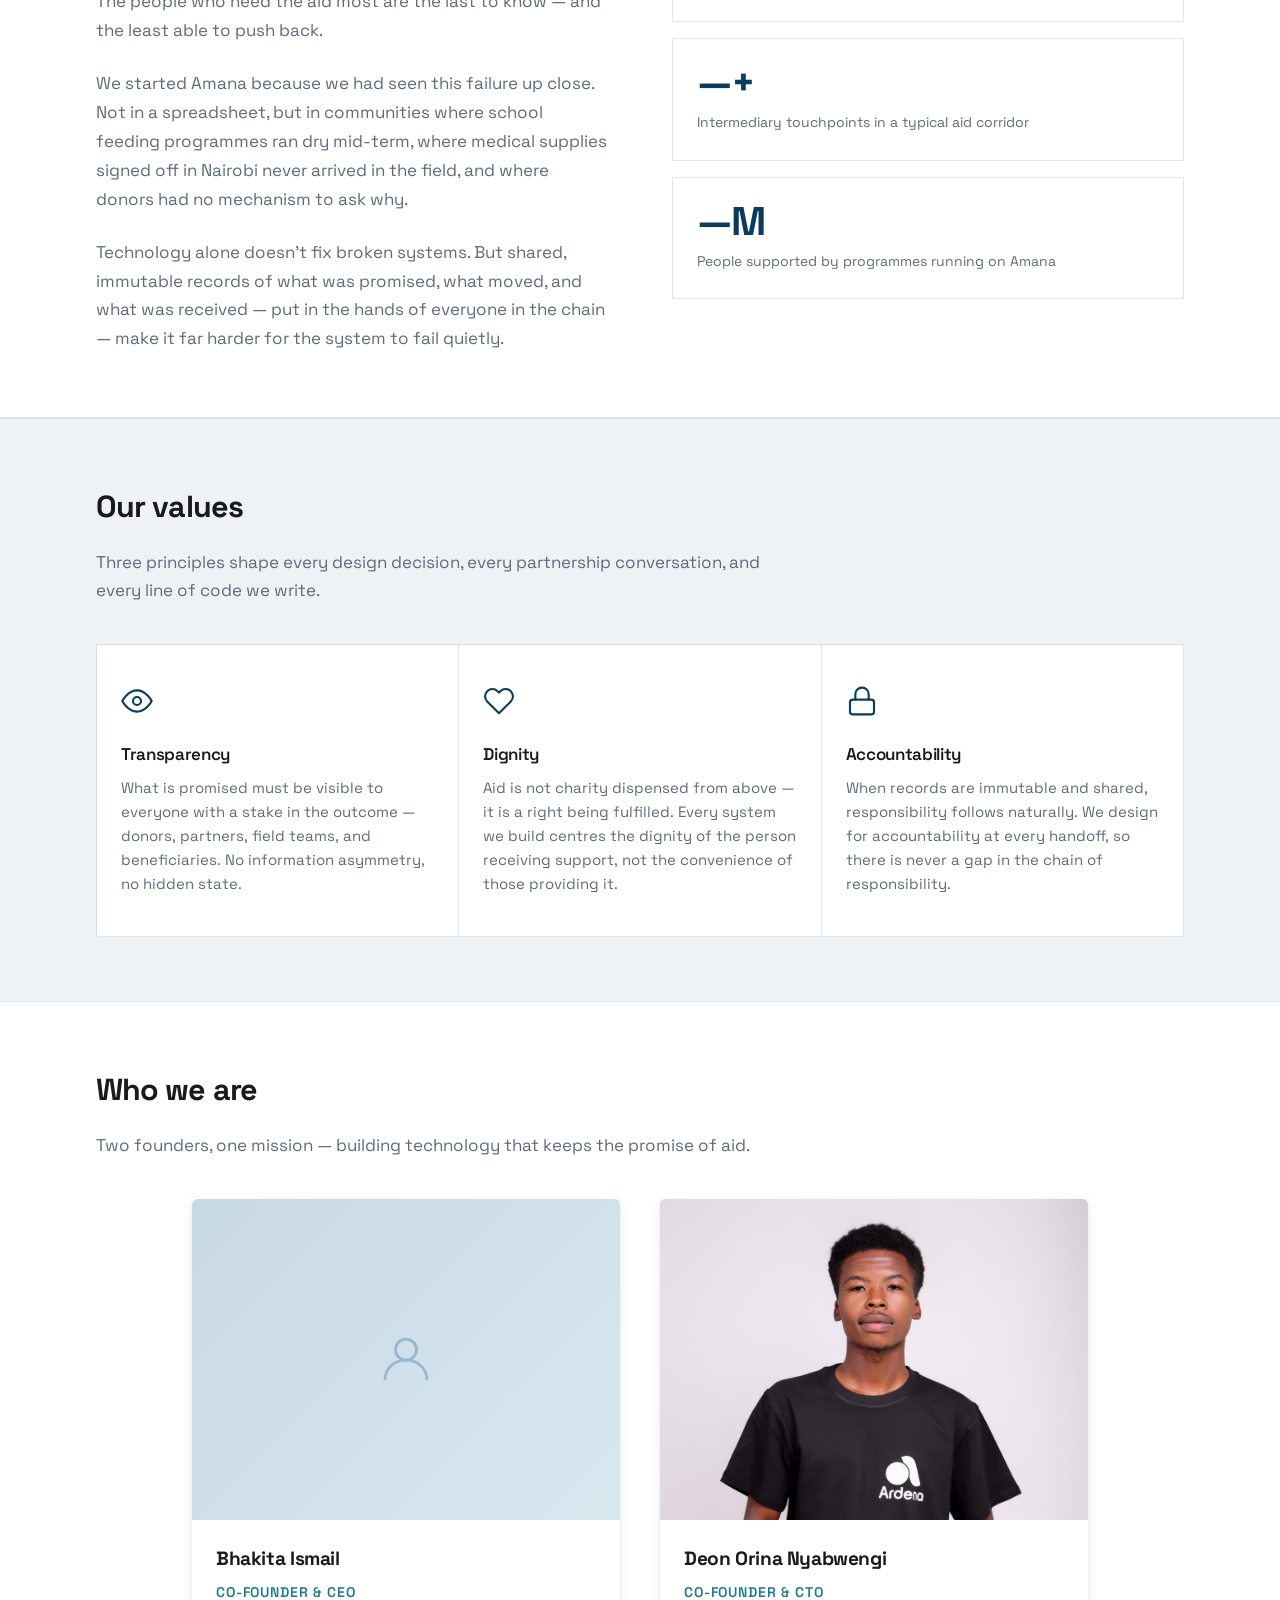
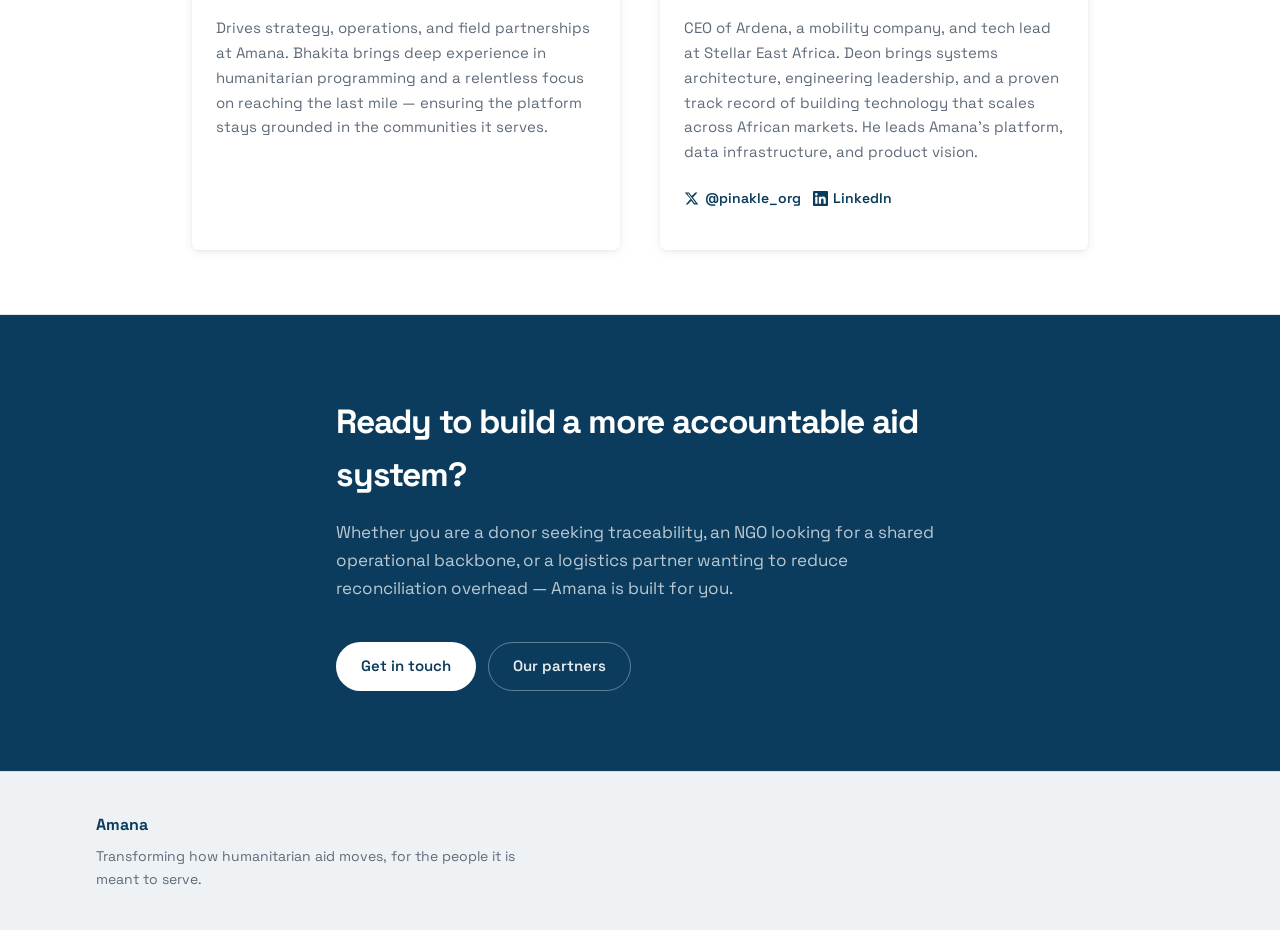
==== commit 369c769c: "updated contatc" ====
--- a/about.html
+++ b/about.html
@@ -152,25 +152,42 @@
           <p class="section-lead" data-animate>
             Two founders, one mission — building technology that keeps the promise of aid.
           </p>
-          <div class="team-grid team-grid--duo" data-animate-stagger>
-            <div class="team-card team-card--duo">
-              <div class="team-card-avatar" aria-hidden="true">
-                <svg width="36" height="36" viewBox="0 0 24 24" fill="none" stroke="currentColor" stroke-width="1.4">
-                  <circle cx="12" cy="8" r="4"/><path d="M4 20c0-4 3.6-7 8-7s8 3 8 7"/>
+          <div class="founders-grid" data-animate-stagger>
+
+            <article class="founder-card">
+              <div class="founder-photo founder-photo--placeholder" aria-hidden="true">
+                <svg viewBox="0 0 24 24" fill="none" stroke="currentColor" stroke-width="1.2">
+                  <circle cx="12" cy="8" r="4.5"/><path d="M3 21c0-5 4-8.5 9-8.5s9 3.5 9 8.5"/>
                 </svg>
               </div>
-              <p class="team-card-name">Bhakita Ismail</p>
-              <p class="team-card-role">Co-founder &amp; CEO</p>
-            </div>
-            <div class="team-card team-card--duo">
-              <div class="team-card-avatar" aria-hidden="true">
-                <svg width="36" height="36" viewBox="0 0 24 24" fill="none" stroke="currentColor" stroke-width="1.4">
-                  <circle cx="12" cy="8" r="4"/><path d="M4 20c0-4 3.6-7 8-7s8 3 8 7"/>
-                </svg>
-              </div>
-              <p class="team-card-name">Deon Orina Nyabwengi</p>
-              <p class="team-card-role">Co-founder &amp; CTO</p>
-            </div>
+              <div class="founder-info">
+                <h3 class="founder-name">Bhakita Ismail</h3>
+                <p class="founder-role">Co-founder &amp; CEO</p>
+                <p class="founder-bio">Drives strategy, operations, and field partnerships at Amana. Bhakita brings deep experience in humanitarian programming and a relentless focus on reaching the last mile — ensuring the platform stays grounded in the communities it serves.</p>
+              </div>
+            </article>
+
+            <article class="founder-card">
+              <div class="founder-photo">
+                <img src="/assets/deonorina.jpeg" alt="Deon Orina Nyabwengi" />
+              </div>
+              <div class="founder-info">
+                <h3 class="founder-name">Deon Orina Nyabwengi</h3>
+                <p class="founder-role">Co-founder &amp; CTO</p>
+                <p class="founder-bio">CEO of Ardena, a mobility company, and tech lead at Stellar East Africa. Deon brings systems architecture, engineering leadership, and a proven track record of building technology that scales across African markets. He leads Amana's platform, data infrastructure, and product vision.</p>
+                <div class="founder-links">
+                  <a class="founder-link" href="https://x.com/pinakle_org" target="_blank" rel="noopener noreferrer" aria-label="Deon on X">
+                    <svg viewBox="0 0 24 24" fill="currentColor" aria-hidden="true"><path d="M18.244 2.25h3.308l-7.227 8.26 8.502 11.24H16.17l-4.714-6.231-5.401 6.231H2.747l7.73-8.835L1.254 2.25H8.08l4.258 5.635L18.244 2.25zm-1.161 17.52h1.833L7.084 4.126H5.117L17.083 19.77z"/></svg>
+                    <span>@pinakle_org</span>
+                  </a>
+                  <a class="founder-link" href="https://www.linkedin.com/in/deonorinahq/" target="_blank" rel="noopener noreferrer" aria-label="Deon on LinkedIn">
+                    <svg viewBox="0 0 24 24" fill="currentColor" aria-hidden="true"><path d="M20.447 20.452h-3.554v-5.569c0-1.328-.027-3.037-1.852-3.037-1.853 0-2.136 1.445-2.136 2.939v5.667H9.351V9h3.414v1.561h.046c.477-.9 1.637-1.85 3.37-1.85 3.601 0 4.267 2.37 4.267 5.455v6.286zM5.337 7.433a2.062 2.062 0 01-2.063-2.065 2.064 2.064 0 112.063 2.065zm1.782 13.019H3.555V9h3.564v11.452zM22.225 0H1.771C.792 0 0 .774 0 1.729v20.542C0 23.227.792 24 1.771 24h20.451C23.2 24 24 23.227 24 22.271V1.729C24 .774 23.2 0 22.222 0h.003z"/></svg>
+                    <span>LinkedIn</span>
+                  </a>
+                </div>
+              </div>
+            </article>
+
           </div>
         </div>
       </section>
--- a/styles.css
+++ b/styles.css
@@ -385,32 +385,117 @@
   background: rgba(0, 0, 0, 0.54);
 }
 
-/* Team duo layout */
-.team-grid--duo {
-  grid-template-columns: repeat(2, minmax(0, 1fr));
-  max-width: 26rem;
-}
-
-@media (min-width: 640px) {
-  .team-grid--duo {
-    grid-template-columns: repeat(2, minmax(0, 1fr));
-    max-width: 30rem;
-  }
-}
-
-.team-card--duo .team-card-avatar {
-  aspect-ratio: 4 / 5;
-}
-
-.team-card--duo .team-card-name {
-  font-size: 1rem;
+/* Founder cards — two-up layout */
+.founders-grid {
+  display: grid;
+  grid-template-columns: 1fr;
+  gap: var(--space-lg);
+  max-width: 56rem;
+  margin-inline: auto;
+}
+
+@media (min-width: 680px) {
+  .founders-grid {
+    grid-template-columns: repeat(2, 1fr);
+  }
+}
+
+.founder-card {
+  background: var(--color-surface);
+  border-radius: var(--radius);
+  overflow: hidden;
+  box-shadow: 0 2px 12px rgba(0, 0, 0, 0.07), 0 1px 3px rgba(0, 0, 0, 0.05);
+  display: flex;
+  flex-direction: column;
+}
+
+.founder-photo {
+  aspect-ratio: 4 / 3;
+  overflow: hidden;
+  background: #d0dde6;
+}
+
+.founder-photo img {
+  width: 100%;
+  height: 100%;
+  display: block;
+  object-fit: cover;
+  object-position: center top;
+}
+
+.founder-photo--placeholder {
+  display: flex;
+  align-items: center;
+  justify-content: center;
+  background: linear-gradient(135deg, #c8d9e6 0%, #d8e8ef 100%);
+}
+
+.founder-photo--placeholder svg {
+  width: 56px;
+  height: 56px;
+  color: #7fa8c0;
+  opacity: 0.7;
+}
+
+.founder-info {
+  padding: var(--space-md) var(--space-md) var(--space-lg);
+  display: flex;
+  flex-direction: column;
+  gap: 0.4rem;
+  flex: 1;
+}
+
+.founder-name {
+  font-size: 1.2rem;
   font-weight: 700;
-}
-
-.team-card--duo .team-card-role {
+  letter-spacing: -0.02em;
+  color: var(--color-text);
+  margin: 0;
+}
+
+.founder-role {
   font-size: 0.875rem;
+  font-weight: 600;
   color: var(--color-brand-muted);
-  font-weight: 500;
+  text-transform: uppercase;
+  letter-spacing: 0.06em;
+  margin: 0 0 0.4rem;
+}
+
+.founder-bio {
+  font-size: 0.9375rem;
+  line-height: 1.65;
+  color: var(--color-text-secondary);
+  margin: 0;
+  flex: 1;
+}
+
+.founder-links {
+  display: flex;
+  flex-wrap: wrap;
+  gap: 0.75rem;
+  margin-top: var(--space-sm);
+}
+
+.founder-link {
+  display: inline-flex;
+  align-items: center;
+  gap: 0.35rem;
+  font-size: 0.875rem;
+  font-weight: 600;
+  color: var(--color-brand);
+  text-decoration: none;
+  transition: color 0.2s;
+}
+
+.founder-link:hover {
+  color: var(--color-brand-muted);
+}
+
+.founder-link svg {
+  width: 15px;
+  height: 15px;
+  flex-shrink: 0;
 }
 
 .hero--page .hero-label {
@@ -435,6 +520,14 @@
 .hero--contact  { background: #0d1117; }
 .hero--giving   { background: #1a0e08; }
 .hero--partners { background: #111827; }
+
+/* Dark overlay for all image-backed inner heroes */
+.hero--about .hero-bg::after,
+.hero--partners .hero-bg::after,
+.hero--contact .hero-bg::after,
+.hero--giving .hero-bg::after {
+  background: rgba(0, 0, 0, 0.54);
+}
 
 /* Buttons */
 .btn {
